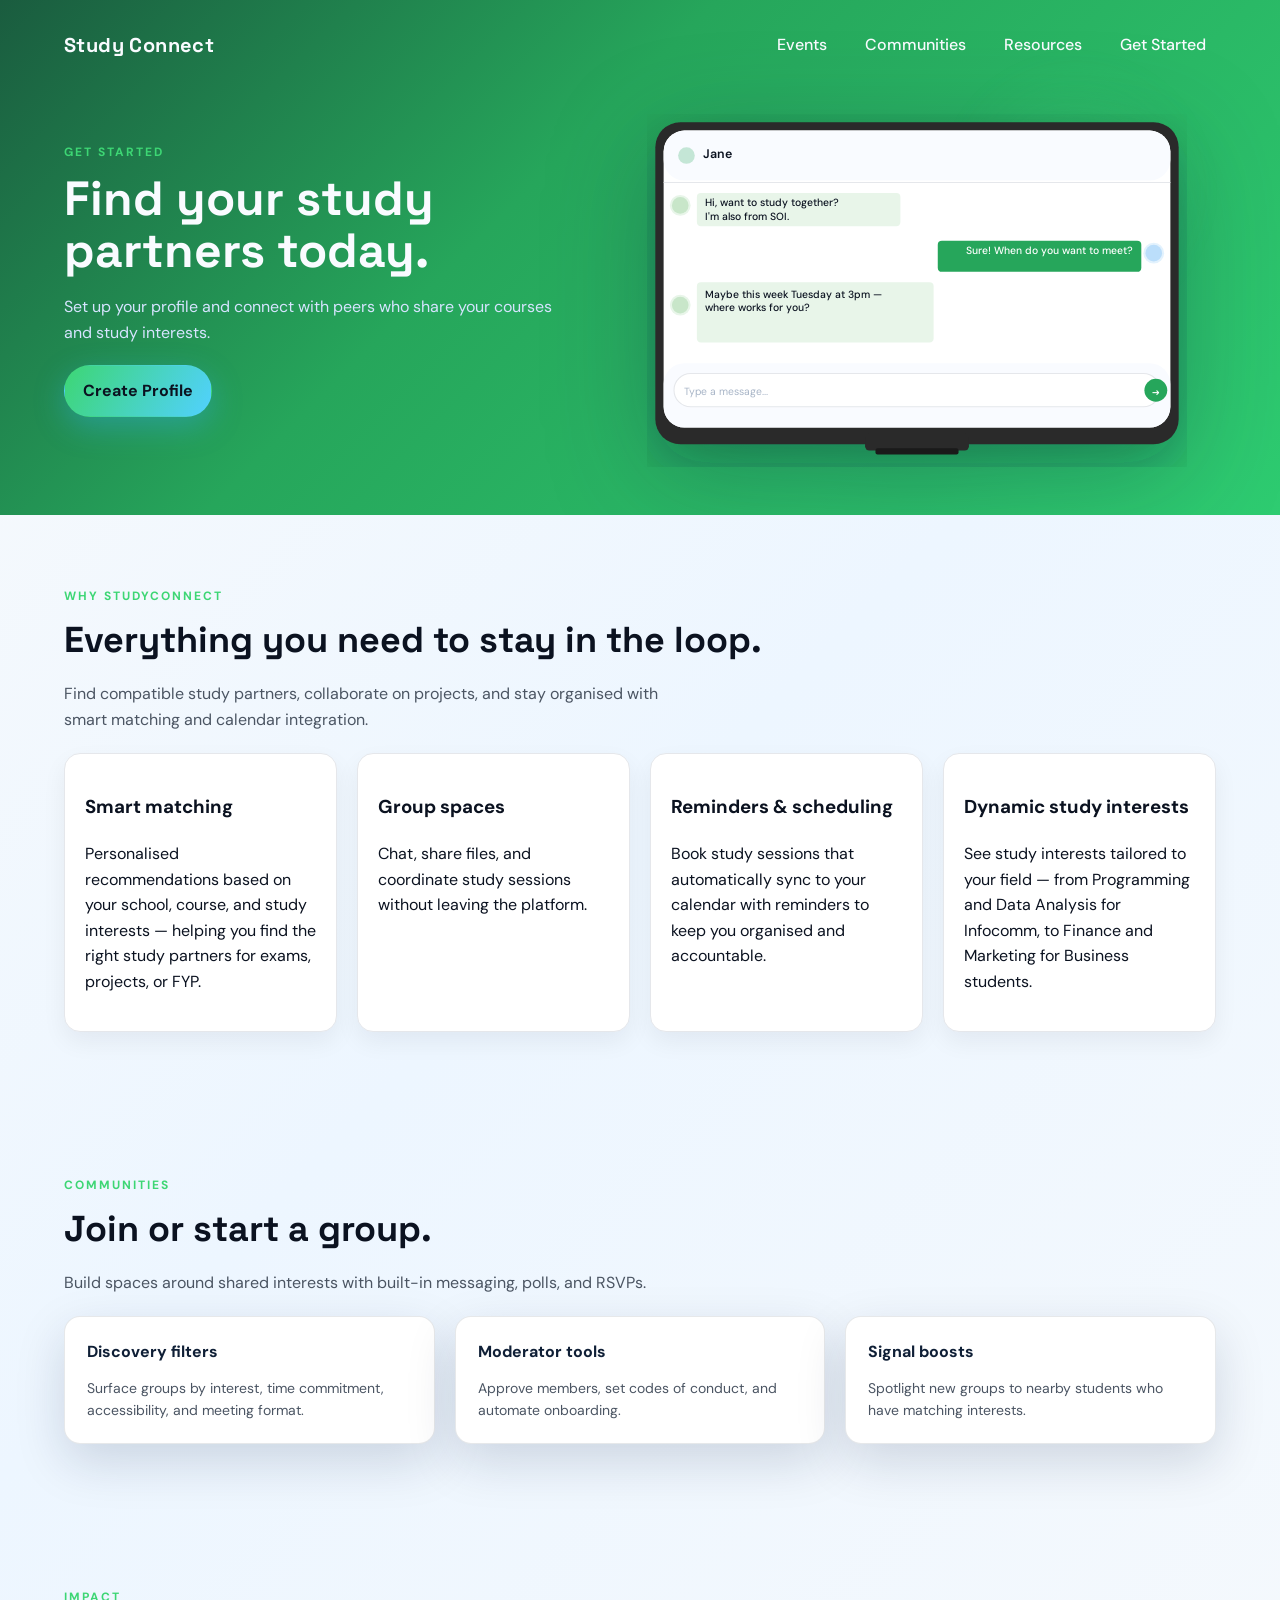
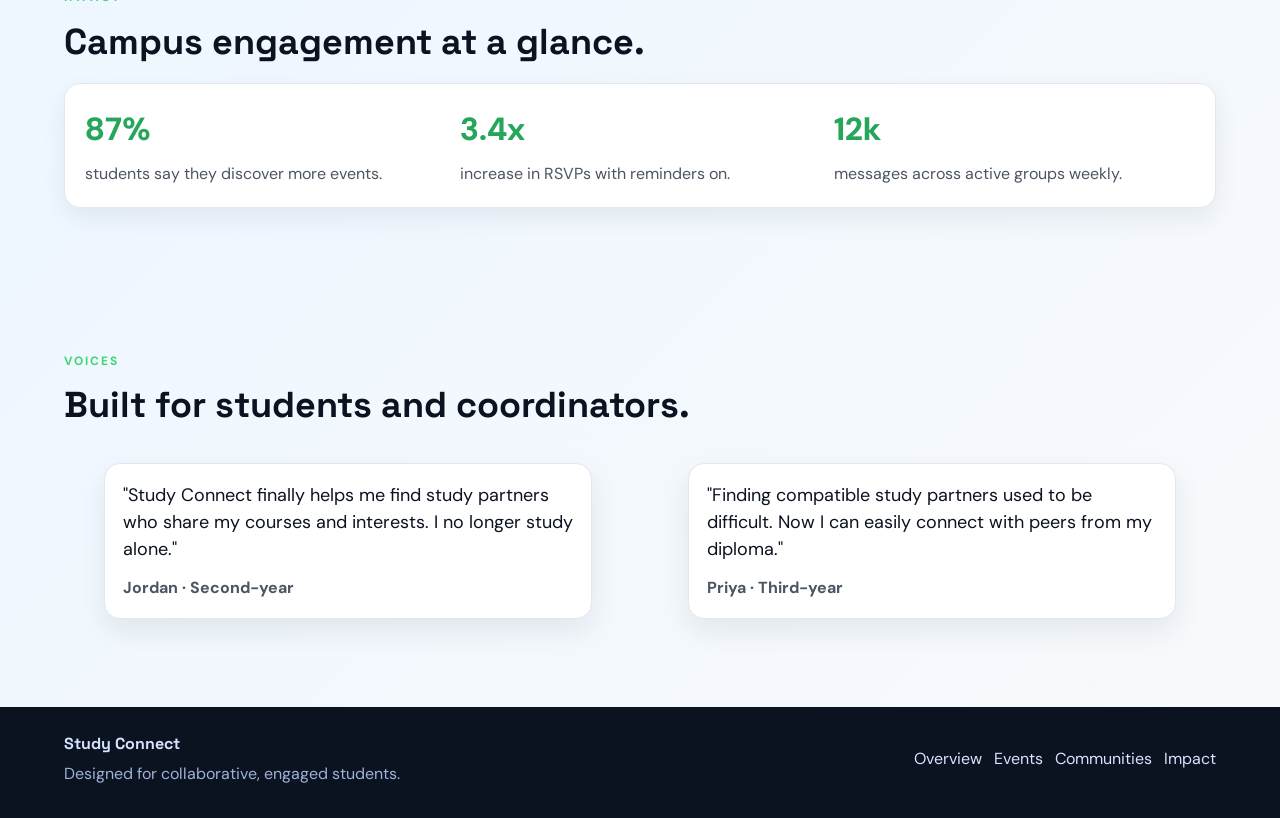
==== index.html @ eee922e0 "Update hero chat mockup" ====
<!doctype html>
<html lang="en">
<head>
  <meta charset="utf-8">
  <meta name="viewport" content="width=device-width, initial-scale=1">
  <meta name="description" content="Study Connect helps students find compatible study partners, discover campus events, and collaborate more effectively.">
  <title>Study Connect</title>
  <link rel="preconnect" href="https://fonts.googleapis.com">
  <link rel="preconnect" href="https://fonts.gstatic.com" crossorigin>
  <link href="https://fonts.googleapis.com/css2?family=Space+Grotesk:wght@400;500;600;700&family=DM+Sans:wght@400;500;600;700&display=swap" rel="stylesheet">
  <link rel="stylesheet" href="css/styles.css">
</head>
<body>
  <header class="site-header">
    <nav class="nav">
      <div class="brand">Study Connect</div>
      <button class="nav-toggle" aria-expanded="false" aria-controls="nav-menu">Menu</button>
      <div id="nav-menu" class="nav-links" data-collapsible>
        <a href="#events">Events</a>
        <a href="#communities">Communities</a>
        <a href="#resources">Resources</a>
        <a href="profile.html">Get Started</a>
      </div>
    </nav>
    <div class="hero">
      <div class="hero-copy">
        <p class="eyebrow">Get Started</p>
        <h1>Find your study partners today.</h1>
        <p class="lede">Set up your profile and connect with peers who share your courses and study interests.</p>
        <div class="cta-row">
          <a class="btn primary" href="profile.html">Create Profile</a>
        </div>
      </div>
      <div class="hero-mockup">
        <svg viewBox="0 0 520 340" xmlns="http://www.w3.org/2000/svg" class="chat-mockup">
          <defs>
            <filter id="screen-shadow" x="-50%" y="-50%" width="200%" height="200%">
              <feDropShadow dx="0" dy="18" stdDeviation="24" flood-opacity="0.2" flood-color="#0a1b3c"/>
            </filter>
          </defs>
          
          <!-- Monitor bezel/frame -->
          <rect x="8" y="8" width="504" height="310" rx="24" ry="24" fill="#2a2a2a" stroke="none" filter="url(#screen-shadow)"/>
          
          <!-- Monitor screen area - white -->
          <rect x="16" y="16" width="488" height="286" rx="20" ry="20" fill="#ffffff" stroke="none"/>
          
          <!-- Subtle stand -->
          <rect x="210" y="308" width="100" height="16" rx="4" ry="4" fill="#2a2a2a" stroke="none"/>
          <rect x="220" y="322" width="80" height="6" rx="2" ry="2" fill="#1a1a1a" stroke="none"/>
          
          <!-- Chat header -->
          <rect x="16" y="16" width="488" height="48" rx="20" ry="20" fill="#f9fbff" stroke="none"/>
          <circle cx="38" cy="40" r="8" fill="#26a65b" opacity="0.25"/>
          <text x="54" y="42" font-family="'DM Sans', sans-serif" font-size="12" font-weight="600" fill="#0b1220">Jane</text>
          
          
          <!-- Divider line -->
          <line x1="16" y1="66" x2="504" y2="66" stroke="#e5e7eb" stroke-width="1"/>
          
          <!-- Chat messages area -->
          <!-- Message 1: Student A (left) -->
          <g>
            <!-- Avatar -->
            <circle cx="32" cy="88" r="10" fill="#e8f5e9"/>
            <circle cx="32" cy="88" r="8" fill="#c8e6c9"/>
            
            <!-- Message bubble -->
            <path d="M 48 80 Q 48 76 52 76 L 240 76 Q 244 76 244 80 L 244 104 Q 244 108 240 108 L 52 108 Q 48 108 48 104 Z" fill="#e8f5e9" stroke="none"/>
            
            <!-- Text -->
            <text x="56" y="89" font-family="'DM Sans', sans-serif" font-size="10" fill="#0b1220" font-weight="500">Hi, want to study together?</text>
            <text x="56" y="102" font-family="'DM Sans', sans-serif" font-size="10" fill="#0b1220" font-weight="500">I'm also from SOI.</text>
          </g>
          
          <!-- Message 2: Student B (right) -->
          <g>
            <!-- Avatar -->
            <circle cx="488" cy="134" r="10" fill="#e3f2fd"/>
            <circle cx="488" cy="134" r="8" fill="#bbdefb"/>
            
            <!-- Message bubble -->
            <path d="M 280 126 Q 280 122 284 122 L 472 122 Q 476 122 476 126 L 476 148 Q 476 152 472 152 L 284 152 Q 280 152 280 148 Z" fill="#26a65b" stroke="none"/>
            
            <!-- Text -->
            <text x="468" y="135" font-family="'DM Sans', sans-serif" font-size="10" fill="#ffffff" font-weight="500" text-anchor="end">Sure! When do you want to meet?</text>
          </g>
          
          <!-- Message 3: Student A (left) -->
          <g>
            <!-- Avatar -->
            <circle cx="32" cy="184" r="10" fill="#e8f5e9"/>
            <circle cx="32" cy="184" r="8" fill="#c8e6c9"/>
            
            <!-- Message bubble -->
            <path d="M 48 166 Q 48 162 52 162 L 272 162 Q 276 162 276 166 L 276 216 Q 276 220 272 220 L 52 220 Q 48 220 48 216 Z" fill="#e8f5e9" stroke="none"/>
            
            <!-- Text -->
            <text x="56" y="177" font-family="'DM Sans', sans-serif" font-size="10" fill="#0b1220" font-weight="500">Maybe this week Tuesday at 3pm —</text>
            <text x="56" y="190" font-family="'DM Sans', sans-serif" font-size="10" fill="#0b1220" font-weight="500">where works for you?</text>
          </g>
          
          <!-- Input area -->
          <rect x="16" y="240" width="488" height="62" rx="20" ry="20" fill="#f9fbff" stroke="none"/>
          
          <!-- Input field -->
          <rect x="26" y="250" width="468" height="32" rx="16" fill="#ffffff" stroke="#e5e7eb" stroke-width="1"/>
          
          <!-- Placeholder text -->
          <text x="36" y="271" font-family="'DM Sans', sans-serif" font-size="10" fill="#a8b5c7">Type a message...</text>
          
          <!-- Send button -->
          <circle cx="490" cy="266" r="11" fill="#26a65b"/>
          <text x="490" y="271" font-family="'Space Grotesk', sans-serif" font-size="9" fill="#ffffff" text-anchor="middle" font-weight="700">→</text>
        </svg>
      </div>
    </div>
  </header>

  <main>
    <section id="highlights" class="section">
      <div class="section-heading" data-animate>
        <p class="eyebrow">Why StudyConnect</p>
        <h2>Everything you need to stay in the loop.</h2>
        <p class="lede">Find compatible study partners, collaborate on projects, and stay organised with smart matching and calendar integration.</p>
      </div>
      <div class="grid features" data-animate>
        <article class="feature-card">
          <h3>Smart matching</h3>
          <p>Personalised recommendations based on your school, course, and study interests — helping you find the right study partners for exams, projects, or FYP.</p>
        </article>
        <article class="feature-card">
          <h3>Group spaces</h3>
          <p>Chat, share files, and coordinate study sessions without leaving the platform.</p>
        </article>
        <article class="feature-card">
          <h3>Reminders & scheduling</h3>
          <p>Book study sessions that automatically sync to your calendar with reminders to keep you organised and accountable.</p>
        </article>
        <article class="feature-card">
          <h3>Dynamic study interests</h3>
          <p>See study interests tailored to your field — from Programming and Data Analysis for Infocomm, to Finance and Marketing for Business students.</p>
        </article>
      </div>
    </section>

    <section id="communities" class="section">
      <div class="section-heading" data-animate>
        <p class="eyebrow">Communities</p>
        <h2>Join or start a group.</h2>
        <p class="lede">Build spaces around shared interests with built-in messaging, polls, and RSVPs.</p>
      </div>
      <div class="grid three" data-animate>
        <article class="tile">
          <h3>Discovery filters</h3>
          <p>Surface groups by interest, time commitment, accessibility, and meeting format.</p>
        </article>
        <article class="tile">
          <h3>Moderator tools</h3>
          <p>Approve members, set codes of conduct, and automate onboarding.</p>
        </article>
        <article class="tile">
          <h3>Signal boosts</h3>
          <p>Spotlight new groups to nearby students who have matching interests.</p>
        </article>
      </div>
    </section>

    <section id="resources" class="section">
      <div class="section-heading" data-animate>
        <p class="eyebrow">Impact</p>
        <h2>Campus engagement at a glance.</h2>
      </div>
      <div class="stats" data-animate>
        <div class="stat">
          <p class="stat-number">87%</p>
          <p class="stat-label">students say they discover more events.</p>
        </div>
        <div class="stat">
          <p class="stat-number">3.4x</p>
          <p class="stat-label">increase in RSVPs with reminders on.</p>
        </div>
        <div class="stat">
          <p class="stat-number">12k</p>
          <p class="stat-label">messages across active groups weekly.</p>
        </div>
      </div>
    </section>

    <section class="section" aria-label="Student quotes">
      <div class="section-heading" data-animate>
        <p class="eyebrow">Voices</p>
        <h2>Built for students and coordinators.</h2>
      </div>
      <div class="quotes" data-animate>
        <figure class="quote">
          <blockquote>
            "Study Connect finally helps me find study partners who share my courses and interests. I no longer study alone."
          </blockquote>
          <figcaption>Jordan · Second-year</figcaption>
        </figure>
        <figure class="quote">
          <blockquote>
            "Finding compatible study partners used to be difficult. Now I can easily connect with peers from my diploma."
          </blockquote>
          <figcaption>Priya · Third-year</figcaption>
        </figure>
      </div>
    </section>
  </main>

  <footer class="footer">
    <div>
      <p class="brand-mark">Study Connect</p>
      <p class="footer-text">Designed for collaborative, engaged students.</p>
    </div>
    <div class="footer-links">
      <a href="#highlights">Overview</a>
      <a href="#events">Events</a>
      <a href="#communities">Communities</a>
      <a href="#resources">Impact</a>
    </div>
  </footer>

  <div id="toast" role="status" aria-live="polite" aria-atomic="true"></div>
  <script src="js/app.js" defer></script>
</body>
</html>
---- css/styles.css ----
:root {
  --ink: #0f172a;
  --deep-teal: #26a65b;
  --sky: #3dd674;
  --coral: #ff7a6a;
  --sand: #f3e8d3;
  --stone: #e5e7eb;
  --card: #0f1f36;
  --text: #0b1220;
  --muted: #4b5563;
  --bg: #f8fafc;
  --radius: 16px;
  --shadow: 0 18px 50px rgba(10, 27, 60, 0.15);
  color-scheme: light;
}

* {
  box-sizing: border-box;
}

body {
  margin: 0;
  font-family: "DM Sans", "Space Grotesk", sans-serif;
  background: linear-gradient(135deg, #f8fafc 0%, #edf6ff 40%, #f8fafc 100%);
  color: var(--text);
  line-height: 1.6;
  min-height: 100vh;
}

a {
  color: inherit;
  text-decoration: none;
}

a:hover,
a:focus-visible {
  color: var(--deep-teal);
}

.site-header {
  padding: 24px 5vw 48px;
  background: linear-gradient(135deg, #1a5c3f, #26a65b 40%, #2ecc71 100%);
  color: #f9fbff;
  position: relative;
  overflow: hidden;
}

.site-header::after {
  content: "";
  position: absolute;
  inset: 10% 5% auto auto;
  width: 280px;
  height: 280px;
  background: radial-gradient(circle at center, rgba(61, 214, 116, 0.35), transparent 65%);
  filter: blur(12px);
  z-index: 0;
}

.nav {
  display: flex;
  align-items: center;
  justify-content: space-between;
  position: relative;
  z-index: 1;
}

.brand {
  font-family: "Space Grotesk", sans-serif;
  font-weight: 700;
  letter-spacing: 0.4px;
  font-size: 20px;
}

.nav-links {
  display: flex;
  gap: 18px;
  align-items: center;
}

.nav-links a {
  padding: 8px 10px;
  font-weight: 500;
}

.nav-toggle {
  background: transparent;
  border: 1px solid rgba(255, 255, 255, 0.2);
  color: #f9fbff;
  border-radius: 12px;
  padding: 8px 14px;
  font-weight: 600;
  display: none;
}

.hero {
  display: grid;
  grid-template-columns: 1fr 1.2fr;
  align-items: center;
  gap: 56px;
  padding-top: 48px;
  position: relative;
  z-index: 1;
}

.hero-copy {
  min-width: 0;
}

.hero-mockup {
  display: flex;
  justify-content: center;
  align-items: center;
  min-width: 0;
}

.chat-mockup {
  width: 100%;
  max-width: 540px;
  height: auto;
  filter: drop-shadow(0 24px 52px rgba(10, 27, 60, 0.28));
  animation: float 6s ease-in-out infinite;
}

@keyframes float {
  0%, 100% {
    transform: translateY(0px);
  }
  50% {
    transform: translateY(-8px);
  }
}

.hero-copy h1 {
  font-family: "Space Grotesk", sans-serif;
  font-size: clamp(32px, 4vw, 48px);
  line-height: 1.1;
  margin: 10px 0 16px;
}

.eyebrow {
  text-transform: uppercase;
  letter-spacing: 2px;
  font-size: 12px;
  color: var(--sky);
  font-weight: 700;
  margin: 0 0 6px;
}

.lede {
  color: #d6e4ff;
  margin: 0 0 20px;
  max-width: 520px;
}

.cta-row {
  display: flex;
  gap: 12px;
  flex-wrap: wrap;
  align-items: center;
  margin-bottom: 20px;
}

.btn {
  display: inline-flex;
  align-items: center;
  justify-content: center;
  padding: 12px 18px;
  border-radius: 999px;
  border: 1px solid transparent;
  font-weight: 700;
  font-family: "DM Sans", sans-serif;
  cursor: pointer;
  transition: transform 160ms ease, box-shadow 160ms ease, border-color 160ms ease;
}

.btn.primary {
  background: linear-gradient(120deg, var(--sky), #51d1ff);
  color: #0b1220;
  box-shadow: 0 10px 30px rgba(53, 179, 255, 0.35);
}

.btn.ghost {
  border-color: rgba(255, 255, 255, 0.35);
  color: #f9fbff;
  background: rgba(255, 255, 255, 0.08);
}

.btn.inline {
  background: transparent;
  border: 1px solid var(--deep-teal);
  color: var(--deep-teal);
  padding: 10px 14px;
}

.btn:hover,
.btn:focus-visible {
  transform: translateY(-1px);
  box-shadow: 0 12px 28px rgba(0, 0, 0, 0.08);
}

.signal {
  display: flex;
  align-items: center;
  gap: 12px;
  padding: 10px 14px;
  background: rgba(255, 255, 255, 0.06);
  border: 1px solid rgba(255, 255, 255, 0.18);
  border-radius: 14px;
  max-width: 360px;
}

.signal-dot {
  width: 12px;
  height: 12px;
  border-radius: 50%;
  background: var(--coral);
  box-shadow: 0 0 0 8px rgba(255, 122, 106, 0.18);
}

.signal-label {
  font-size: 12px;
  color: #b7c6e8;
  margin: 0;
}

.signal-text {
  margin: 0;
  color: #f9fbff;
  font-weight: 600;
}

.hero-card {
  background: rgba(255, 255, 255, 0.06);
  border: 1px solid rgba(255, 255, 255, 0.18);
  border-radius: 20px;
  padding: 20px;
  box-shadow: var(--shadow);
  display: grid;
  gap: 16px;
}

.card-block {
  background: rgba(15, 31, 54, 0.65);
  border-radius: 14px;
  padding: 16px;
  border: 1px solid rgba(255, 255, 255, 0.12);
}

.card-block.muted {
  background: rgba(255, 255, 255, 0.04);
}

.card-label {
  text-transform: uppercase;
  letter-spacing: 1px;
  font-size: 11px;
  color: #b7c6e8;
  margin: 0 0 6px;
}

.card-title {
  margin: 0 0 12px;
  font-weight: 700;
}

.card-list {
  list-style: none;
  padding: 0;
  margin: 0;
  display: grid;
  gap: 12px;
}

.card-item-title {
  margin: 0;
  font-weight: 600;
  color: #f9fbff;
}

.card-item-meta {
  margin: 2px 0 0;
  color: #c6d5f7;
  font-size: 14px;
}

.chip {
  border: 1px solid rgba(255, 255, 255, 0.35);
  background: rgba(255, 255, 255, 0.1);
  color: #f9fbff;
  border-radius: 999px;
  padding: 6px 12px;
  cursor: pointer;
  font-weight: 700;
}

.tag-row {
  display: flex;
  flex-wrap: wrap;
  gap: 8px;
}

.tag {
  background: rgba(61, 214, 116, 0.12);
  border: 1px solid rgba(38, 166, 91, 0.4);
  color: #d6ffea;
  border-radius: 12px;
  padding: 6px 10px;
  font-size: 14px;
}

.card-small {
  color: #d6e4ff;
  margin: 12px 0 0;
}

.section {
  padding: 72px 5vw;
}

.section.alt {
  background: #f8fbff;
}

.section-heading h2 {
  font-family: "Space Grotesk", sans-serif;
  margin: 6px 0 12px;
  font-size: clamp(26px, 3vw, 36px);
}

.section-heading .lede {
  color: var(--muted);
  max-width: 640px;
}

.grid {
  display: grid;
  gap: 20px;
}

.features {
  grid-template-columns: repeat(auto-fit, minmax(220px, 1fr));
}

.feature-card {
  background: #ffffff;
  border-radius: var(--radius);
  padding: 20px;
  border: 1px solid var(--stone);
  box-shadow: 0 10px 24px rgba(15, 23, 42, 0.06);
}

.cards {
  grid-template-columns: repeat(auto-fit, minmax(240px, 1fr));
}

.event-card {
  background: #ffffff;
  border-radius: var(--radius);
  padding: 20px;
  border: 1px solid var(--stone);
  box-shadow: 0 12px 30px rgba(15, 23, 42, 0.08);
  display: grid;
  gap: 10px;
}

.event-meta {
  color: var(--muted);
  font-size: 14px;
}

.pill-row {
  display: flex;
  flex-wrap: wrap;
  gap: 8px;
}

.pill {
  background: #f0f4ff;
  padding: 6px 10px;
  border-radius: 999px;
  border: 1px solid #d9e6ff;
  font-weight: 600;
}

.pill.ghost {
  background: transparent;
  border-color: #cbd5e1;
  color: var(--muted);
}

.grid.three {
  grid-template-columns: repeat(auto-fit, minmax(240px, 1fr));
}

.tile {
  background: #ffffff;
  color: #0f1f36;
  padding: 22px;
  border-radius: var(--radius);
  border: 1px solid rgba(15, 31, 54, 0.1);
  box-shadow: var(--shadow);
}

.stats {
  display: grid;
  grid-template-columns: repeat(auto-fit, minmax(180px, 1fr));
  gap: 14px;
  background: #ffffff;
  padding: 20px;
  border-radius: var(--radius);
  border: 1px solid var(--stone);
  box-shadow: 0 10px 26px rgba(15, 23, 42, 0.07);
}

.stat-number {
  font-size: 32px;
  font-weight: 800;
  margin: 0;
  color: var(--deep-teal);
}

.stat-label {
  margin: 6px 0 0;
  color: var(--muted);
}

.quotes {
  display: grid;
  grid-template-columns: repeat(auto-fit, minmax(260px, 1fr));
  gap: 16px;
}

.quote {
  background: #ffffff;
  border: 1px solid var(--stone);
  border-radius: var(--radius);
  padding: 18px;
  box-shadow: 0 12px 28px rgba(15, 23, 42, 0.08);
}

.quote blockquote {
  margin: 0 0 12px;
  font-size: 18px;
  line-height: 1.5;
}

.quote figcaption {
  color: var(--muted);
  font-weight: 700;
}

.cta {
  background: linear-gradient(120deg, var(--deep-teal), #1e8449 60%, #1a5c3f);
  color: #f9fbff;
  display: flex;
  flex-wrap: wrap;
  align-items: center;
  justify-content: space-between;
  gap: 14px;
  border-radius: 18px;
  padding: 24px;
  box-shadow: var(--shadow);
}

.cta .btn.ghost {
  border-color: rgba(255, 255, 255, 0.35);
  color: #f9fbff;
}

.cta-actions {
  display: flex;
  gap: 10px;
  flex-wrap: wrap;
}

.footer {
  padding: 24px 5vw 32px;
  display: flex;
  justify-content: space-between;
  align-items: center;
  flex-wrap: wrap;
  gap: 12px;
  background: #0b1220;
  color: #d6e4ff;
}

.brand-mark {
  font-family: "Space Grotesk", sans-serif;
  font-weight: 700;
  margin: 0 0 4px;
}

.footer-text {
  margin: 0;
  color: #9eb2d8;
}

.footer-links {
  display: flex;
  gap: 12px;
  flex-wrap: wrap;
}

.footer-links a {
  color: #d6e4ff;
}

#toast {
  position: fixed;
  right: 16px;
  bottom: 16px;
  min-width: 220px;
  background: #0f1f36;
  color: #f9fbff;
  padding: 12px 14px;
  border-radius: 12px;
  border: 1px solid rgba(255, 255, 255, 0.15);
  box-shadow: var(--shadow);
  opacity: 0;
  transform: translateY(12px);
  transition: opacity 180ms ease, transform 180ms ease;
  pointer-events: none;
  z-index: 20;
}

#toast.show {
  opacity: 1;
  transform: translateY(0);
}

[data-animate] {
  opacity: 0;
  transform: translateY(14px);
  transition: opacity 320ms ease, transform 320ms ease;
}

[data-animate].visible {
  opacity: 1;
  transform: translateY(0);
}

.pill,
.chip,
.btn,
.nav-links a,
.nav-toggle {
  outline: none;
}

.pill:focus-visible,
.chip:focus-visible,
.btn:focus-visible,
.nav-links a:focus-visible,
.nav-toggle:focus-visible {
  box-shadow: 0 0 0 3px rgba(53, 179, 255, 0.4);
}

.pill.ghost:focus-visible {
  box-shadow: 0 0 0 3px rgba(15, 23, 42, 0.25);
}

@media (max-width: 1024px) {
  .hero {
    gap: 40px;
  }

  .chat-mockup {
    max-width: 450px;
  }
}

@media (max-width: 768px) {
  .nav-links {
    position: absolute;
    top: 64px;
    right: 0;
    flex-direction: column;
    align-items: flex-start;
    background: #0b1a2d;
    padding: 14px;
    border: 1px solid rgba(255, 255, 255, 0.1);
    border-radius: 12px;
    width: 220px;
    display: none;
  }

  .nav-links.open {
    display: flex;
  }

  .nav-toggle {
    display: inline-flex;
  }

  .site-header {
    padding: 20px 5vw 36px;
  }

  .cta {
    align-items: flex-start;
  }

  .hero {
    grid-template-columns: 1fr;
    gap: 32px;
    padding-top: 32px;
  }

  .hero-mockup {
    margin-top: 12px;
  }

  .chat-mockup {
    max-width: 100%;
  }
}

/* Authentication Pages */
.auth-page {
  min-height: 100vh;
  background: linear-gradient(135deg, #f8fafc 0%, #edf6ff 40%, #f8fafc 100%);
  font-family: "DM Sans", sans-serif;
  color: var(--text);
}

.auth-shell {
  min-height: calc(100vh - 80px);
  display: flex;
  justify-content: center;
  align-items: flex-start;
  padding: 8px 24px 64px;
}

.profile-highlights {
  display: flex;
  gap: 10px;
  flex-wrap: wrap;
  margin-top: 12px;
}

.auth-container {
  width: 100%;
  max-width: 1200px;
  margin: 0 auto;
}

.auth-card {
  background: #ffffff;
  border: none;
  border-radius: 24px;
  padding: 56px 48px;
  box-shadow: 0 24px 70px rgba(5, 19, 38, 0.35);
  backdrop-filter: blur(10px);
  margin: 0 auto;
}

.auth-header {
  display: flex;
  align-items: center;
  justify-content: flex-start;
  padding: 24px 32px;
  max-width: 1400px;
  margin: 0 auto;
}

.auth-header .brand {
  font-size: 22px;
  font-weight: 700;
  color: var(--deep-teal);
  letter-spacing: 0.6px;
  text-shadow: none;
}

.auth-card.wide {
  max-width: 560px;
}

.auth-logo {
  display: block;
  font-family: "Space Grotesk", sans-serif;
  font-weight: 700;
  font-size: 16px;
  color: var(--deep-teal);
  margin-bottom: 28px;
  letter-spacing: 0.8px;
  text-transform: uppercase;
}

.auth-header {
  margin-bottom: 32px;
}

.auth-header h1 {
  margin: 0 0 12px;
  font-size: 32px;
  font-weight: 700;
  color: var(--ink);
  letter-spacing: -0.5px;
}

.auth-header p {
  margin: 0;
  color: #64748b;
  font-size: 15px;
  line-height: 1.6;
}

.auth-header-content {
  margin-bottom: 32px;
}

.auth-header-content h1 {
  color: #0b2237;
  font-size: 30px;
  margin-bottom: 10px;
}

.auth-header-content p {
  color: #0b2237;
  font-size: 16px;
  line-height: 1.6;
}

.auth-card .helper-text {
  color: #64748b;
}

.auth-form .btn {
  grid-column: 1 / -1;
}

.auth-form {
  display: grid;
  grid-template-columns: repeat(2, 1fr);
  gap: 20px 24px;
  margin-bottom: 24px;
  max-width: 100%;
}

/* Preferences Form Styling */
.preferences-form {
  display: grid;
  gap: 32px;
  grid-column: 1 / -1;
}

.preferences-section {
  display: grid;
  gap: 18px;
  padding: 28px;
  background: #f9fbff;
  border: 1px solid #e5e7eb;
  border-radius: 18px;
  transition: all 200ms ease;
}

.preferences-section:hover {
  box-shadow: 0 4px 16px rgba(38, 166, 91, 0.08);
  border-color: #3dd674;
}

.section-title {
  font-size: 18px;
  font-weight: 700;
  color: #0b2237;
  margin: 0;
  display: flex;
  align-items: center;
  gap: 8px;
}

.section-desc {
  font-size: 14px;
  color: #64748b;
  margin: 0;
  font-weight: 500;
}

.form-row {
  display: grid;
  grid-template-columns: 1fr 1fr;
  gap: 20px;
}

.form-row.full-span {
  grid-column: 1 / -1;
}

.form-col {
  display: grid;
  gap: 8px;
}

.form-label {
  font-weight: 600;
  font-size: 14px;
  color: #0b2237;
  letter-spacing: 0.3px;
}

.form-select {
  padding: 12px 14px;
  border: 2px solid #e2e8f0;
  border-radius: 12px;
  font-family: "DM Sans", sans-serif;
  font-size: 14px;
  color: #0b1220;
  background: #ffffff;
  transition: all 200ms ease;
  cursor: pointer;
}

.form-select:hover {
  border-color: #3dd674;
}

.form-select:focus {
  outline: none;
  border-color: #26a65b;
  box-shadow: 0 0 0 3px rgba(38, 166, 91, 0.1);
}

.availability-grid {
  display: grid;
  grid-template-columns: repeat(auto-fit, minmax(140px, 1fr));
  gap: 12px;
}

.availability-chip,
.interest-chip {
  display: grid;
  gap: 8px;
  padding: 14px 16px;
  background: #ffffff;
  border: 2px solid #e2e8f0;
  border-radius: 12px;
  font-size: 14px;
  font-weight: 500;
  color: #0b1220;
  cursor: pointer;
  transition: all 200ms ease;
  align-items: center;
}

.availability-chip input,
.interest-chip input {
  width: 18px;
  height: 18px;
  cursor: pointer;
  accent-color: #26a65b;
}

.availability-chip:hover,
.interest-chip:hover {
  border-color: #3dd674;
  background: #f0fdf4;
  transform: translateY(-2px);
  box-shadow: 0 4px 12px rgba(38, 166, 91, 0.1);
}

.availability-chip input:checked + span,
.interest-chip input:checked + span {
  color: #26a65b;
  font-weight: 700;
}

.availability-chip input:checked,
.interest-chip input:checked {
  accent-color: #26a65b;
}

.interests-grid {
  display: grid;
  grid-template-columns: repeat(auto-fill, minmax(130px, 1fr));
  gap: 12px;
}

.action-section {
  display: grid;
  grid-template-columns: 1fr 1fr;
  gap: 16px;
  background: transparent !important;
  border: none !important;
  padding: 0 !important;
  margin-top: 8px;
}

.action-section .btn {
  padding: 14px 24px;
  font-weight: 600;
  font-size: 15px;
}

.form-group {
  display: grid;
  gap: 8px;
}

.form-group.full-span {
  grid-column: 1 / -1;
}

.form-row {
  display: grid;
  grid-template-columns: 1fr 1fr;
  gap: 20px;
  grid-column: 1 / -1;
}

.form-group label {
  font-weight: 600;
  font-size: 13px;
  color: #0b2237;
  letter-spacing: 0.3px;
  text-transform: uppercase;
  opacity: 0.95;
}

.form-group input,
.form-group select {
  padding: 13px 16px;
  border: 2px solid #e2e8f0;
  border-radius: 14px;
  font-family: "DM Sans", sans-serif;
  font-size: 15px;
  transition: all 200ms ease;
  outline: none;
  background: #f9fafb;
  width: 100%;
  box-sizing: border-box;
  color: var(--ink);
}

.form-group input::placeholder {
  color: #cbd5e1;
  font-weight: 400;
}

.form-group input:hover,
.form-group select:hover {
  border-color: #cbd5e1;
  background: #ffffff;
}

.form-group input:focus,
.form-group select:focus {
  border-color: var(--sky);
  box-shadow: 0 0 0 4px rgba(61, 214, 116, 0.1);
  background: #ffffff;
}

.form-group select {
  appearance: none;
  background-image: url("data:image/svg+xml,%3Csvg xmlns='http://www.w3.org/2000/svg' width='14' height='9' viewBox='0 0 14 9'%3E%3Cpath fill='%2326a65b' d='M1 1.5l6 6 6-6' stroke='%2326a65b' stroke-width='1.5' fill='none' stroke-linecap='round'/%3E%3C/svg%3E");
  background-repeat: no-repeat;
  background-position: right 14px center;
  padding-right: 38px;
  cursor: pointer;
}

.form-group textarea {
  padding: 13px 16px;
  border: 2px solid #e2e8f0;
  border-radius: 14px;
  font-family: "DM Sans", sans-serif;
  font-size: 15px;
  transition: all 200ms ease;
  outline: none;
  background: #f9fafb;
  width: 100%;
  box-sizing: border-box;
  color: var(--ink);
  resize: vertical;
  min-height: 100px;
}

.form-group textarea::placeholder {
  color: #cbd5e1;
  font-weight: 400;
}

.form-group textarea:hover {
  border-color: #cbd5e1;
  background: #ffffff;
}

.form-group textarea:focus {
  border-color: var(--sky);
  box-shadow: 0 0 0 4px rgba(61, 214, 116, 0.1);
  background: #ffffff;
}

.required {
  color: #ff7a6a;
}

.helper-text {
  font-size: 12px;
  color: #64748b;
  margin-top: 4px;
  font-weight: 500;
}

.error-msg {
  font-size: 12px;
  color: #ef4444;
  display: none;
  margin-top: 4px;
  font-weight: 500;
}

.error-msg.show {
  display: block;
}

.full-width {
  width: 100%;
}

.btn.primary.full-width {
  margin-top: 8px;
  padding: 14px 18px;
  font-size: 15px;
  font-weight: 700;
  letter-spacing: 0.3px;
}

.auth-footer {
  text-align: center;
  color: #64748b;
  font-size: 14px;
}

.auth-footer a {
  color: var(--deep-teal);
  font-weight: 700;
  transition: color 160ms ease;
  text-decoration: none;
}

.auth-footer a:hover {
  color: var(--sky);
}

.checkbox-grid {
  display: grid;
  grid-template-columns: repeat(auto-fill, minmax(170px, 1fr));
  gap: 12px;
  margin-top: 12px;
}

.checkbox-label {
  display: flex;
  align-items: center;
  gap: 8px;
  padding: 10px 12px;
  border: 1.5px solid var(--stone);
  border-radius: 8px;
  cursor: pointer;
  transition: all 0.2s ease;
  background: #ffffff;
}

.checkbox-label:hover {
  border-color: var(--accent);
  background: #f0f9ff;
}

.checkbox-label input[type="checkbox"] {
  width: 18px;
  height: 18px;
  cursor: pointer;
  margin: 0;
}

.checkbox-label input[type="checkbox"]:checked + span {
  font-weight: 600;
  color: var(--deep-teal);
}

.checkbox-label:has(input:checked) {
  border-color: var(--deep-teal);
  background: #e0f2fe;
}

.checkbox-label span {
  font-size: 14px;
  color: var(--ink);
  user-select: none;
}

.checkbox-label:focus-within {
  outline: 2px solid var(--accent);
  outline-offset: 2px;
}

/* Dashboard */
.dashboard-header {
  background: linear-gradient(135deg, #1a5c3f, #26a65b 40%, #2ecc71 100%);
  color: #f9fbff;
  padding: 16px 5vw;
  border-bottom: 1px solid rgba(255, 255, 255, 0.1);
  position: sticky;
  top: 0;
  z-index: 10;
}

.dashboard-nav {
  display: flex;
  justify-content: space-between;
  align-items: center;
  max-width: 1400px;
  margin: 0 auto;
}

.dashboard-nav-links {
  display: flex;
  gap: 20px;
  align-items: center;
}

.dashboard-nav-links a {
  color: #f9fbff;
  font-weight: 600;
  transition: color 160ms ease;
}

.dashboard-nav-links a:hover {
  color: var(--sky);
}

.dashboard-nav .brand {
  font-family: "Space Grotesk", sans-serif;
  font-weight: 700;
  font-size: 20px;
}

.logout-btn {
  font-size: 14px;
}

.dashboard {
  max-width: 1200px;
  margin: 0 auto;
  padding: 48px 5vw;
}

.welcome-section {
  display: grid;
  grid-template-columns: 1fr 1fr;
  gap: 32px;
  margin-bottom: 48px;
}

.welcome-content {
  background: linear-gradient(135deg, var(--deep-teal), #1e8449);
  color: #f9fbff;
  padding: 32px;
  border-radius: 18px;
  box-shadow: var(--shadow);
}

.welcome-content h1 {
  margin: 0 0 20px;
  font-size: 32px;
  line-height: 1.2;
}

.user-info {
  display: grid;
  gap: 10px;
}

.user-info p {
  margin: 0;
  font-size: 14px;
  opacity: 0.95;
}

.about-platform {
  background: #ffffff;
  padding: 28px;
  border-radius: 18px;
  border: 1px solid var(--stone);
  box-shadow: 0 10px 24px rgba(15, 23, 42, 0.06);
}

.about-platform h2 {
  margin: 0 0 14px;
  font-size: 20px;
  font-weight: 700;
  color: var(--text);
}

.about-platform p {
  margin: 0 0 14px;
  color: var(--muted);
  line-height: 1.6;
  font-size: 14px;
}

.about-platform p:last-child {
  margin-bottom: 0;
}

.dashboard-section {
  margin-bottom: 48px;
}

.dashboard-section h2 {
  margin: 0 0 24px;
  font-size: 26px;
  font-weight: 700;
  color: var(--text);
}

.description-section {
  background: linear-gradient(to bottom, #f0f9ff, #ffffff);
  padding: 28px;
  border-radius: 16px;
  border: 1px solid #e0f2fe;
  margin-bottom: 40px;
}

.description-section h2 {
  margin: 0 0 16px;
  font-size: 22px;
  color: var(--deep-teal);
}

.description-section p {
  margin: 0 0 12px;
  color: var(--muted);
  line-height: 1.7;
  font-size: 15px;
}

.description-section p:last-child {
  margin-bottom: 0;
}

.btn.inline {
  margin-top: 12px;
  display: inline-block;
}

.tile {
  display: flex;
  flex-direction: column;
  gap: 12px;
}

.tile h3 {
  margin: 0;
  font-size: 16px;
}

.tile p {
  margin: 0;
  font-size: 14px;
  color: var(--muted);
  flex-grow: 1;
}

.tile .btn {
  margin-top: auto;
}

.dashboard-cards {
  display: grid;
  grid-template-columns: repeat(3, 1fr);
  gap: 20px;
}

@media (max-width: 1024px) {
  .dashboard-cards {
    grid-template-columns: repeat(2, 1fr);
  }
}

@media (max-width: 640px) {
  .dashboard-cards {
    grid-template-columns: 1fr;
  }
}

.dashboard-card {
  background: #ffffff;
  padding: 28px;
  border-radius: 14px;
  border: 1px solid var(--stone);
  box-shadow: 0 4px 12px rgba(15, 23, 42, 0.05);
  display: flex;
  flex-direction: column;
  gap: 10px;
  transition: all 0.2s ease;
  position: relative;
  min-height: 200px;
}

.dashboard-card:hover {
  box-shadow: 0 8px 20px rgba(15, 23, 42, 0.1);
  border-color: var(--accent);
}

.dashboard-card .card-icon {
  font-size: 36px;
  line-height: 1;
  margin-bottom: 8px;
}

.dashboard-card h3 {
  margin: 0;
  font-size: 17px;
  font-weight: 600;
  color: var(--ink);
  line-height: 1.3;
}

.dashboard-card p {
  margin: 0;
  font-size: 14px;
  color: var(--muted);
  flex-grow: 1;
  line-height: 1.6;
}

.dashboard-card .badge {
  display: inline-block;
  padding: 6px 12px;
  border-radius: 8px;
  font-size: 11px;
  font-weight: 600;
  text-transform: uppercase;
  letter-spacing: 0.5px;
  width: fit-content;
}

.badge.incomplete {
  background: #fef3c7;
  color: #92400e;
}

.badge.not-set {
  background: #fee2e2;
  color: #991b1b;
}

.badge.count {
  background: #dbeafe;
  color: #1e40af;
}

.dashboard-card .btn {
  margin-top: auto;
  width: 100%;
}

.primary-section {
  background: linear-gradient(to bottom, #f0f9ff, #ffffff);
  padding: 32px;
  border-radius: 20px;
  border: 2px solid #e0f2fe;
  margin-bottom: 40px;
}

.welcome-section .subtitle {
  font-size: 16px;
  opacity: 0.9;
  margin: 8px 0 20px;
}

.section-description {
  color: var(--muted);
  font-size: 15px;
  margin: 0 0 24px;
  line-height: 1.6;
}

.filter-bar {
  display: flex;
  gap: 16px;
  align-items: flex-end;
  margin-bottom: 28px;
  padding: 20px;
  background: #f9fafb;
  border-radius: 14px;
  border: 1px solid var(--stone);
  flex-wrap: wrap;
}

.filter-group {
  display: flex;
  flex-direction: column;
  gap: 6px;
}

.filter-group label {
  font-weight: 600;
  font-size: 13px;
  color: var(--ink);
  text-transform: uppercase;
  letter-spacing: 0.3px;
}

.filter-select {
  padding: 10px 12px;
  border: 1px solid var(--stone);
  border-radius: 10px;
  font-family: "DM Sans", sans-serif;
  font-size: 14px;
  background: #ffffff;
  color: var(--text);
  outline: none;
  cursor: pointer;
  transition: border-color 160ms ease;
  appearance: none;
  background-image: url("data:image/svg+xml,%3Csvg xmlns='http://www.w3.org/2000/svg' width='12' height='8' viewBox='0 0 12 8'%3E%3Cpath fill='%230b6b8e' d='M1 1l5 5 5-5'/%3E%3C/svg%3E");
  background-repeat: no-repeat;
  background-position: right 10px center;
  padding-right: 28px;
}

.filter-select:hover,
.filter-select:focus {
  border-color: var(--deep-teal);
}

.students-grid {
  display: grid;
  grid-template-columns: repeat(auto-fill, minmax(300px, 1fr));
  gap: 20px;
}

.student-card {
  background: #ffffff;
  border: 1px solid var(--stone);
  border-radius: 16px;
  padding: 20px;
  box-shadow: 0 4px 12px rgba(15, 23, 42, 0.06);
  transition: all 200ms ease;
  display: flex;
  flex-direction: column;
  gap: 12px;
}

.student-card:hover {
  border-color: var(--sky);
  box-shadow: 0 8px 24px rgba(53, 179, 255, 0.1);
  transform: translateY(-2px);
}

.student-card.recommended {
  border-color: var(--coral);
  box-shadow: 0 10px 26px rgba(255, 122, 106, 0.18);
}

.student-header {
  display: flex;
  justify-content: space-between;
  align-items: flex-start;
  gap: 8px;
}

.student-id {
  font-weight: 700;
  color: var(--deep-teal);
  font-size: 16px;
}

.student-badge {
  background: #f0f4ff;
  color: var(--deep-teal);
  padding: 4px 8px;
  border-radius: 6px;
  font-size: 11px;
  font-weight: 700;
  text-transform: uppercase;
  letter-spacing: 0.3px;
}

.student-info {
  display: grid;
  gap: 8px;
}

.student-info-item {
  font-size: 13px;
  color: var(--muted);
}

.student-info-label {
  font-weight: 700;
  color: var(--text);
}

.student-interests {
  display: flex;
  flex-wrap: wrap;
  gap: 6px;
  margin-top: 8px;
}

.interest-tag {
  background: #fef3c7;
  color: #92400e;
  padding: 4px 8px;
  border-radius: 6px;
  font-size: 12px;
  font-weight: 600;
}

.student-action {
  margin-top: auto;
}

.connect-btn {
  width: 100%;
  padding: 10px 14px;
  border: 1.5px solid var(--deep-teal);
  background: transparent;
  color: var(--deep-teal);
  border-radius: 10px;
  font-weight: 700;
  font-size: 13px;
  cursor: pointer;
  transition: all 160ms ease;
}

.connect-btn:hover {
  background: var(--deep-teal);
  color: #ffffff;
}

.connect-btn.requested {
  border-color: #cbd5e1;
  background: #f3f4f6;
  color: var(--muted);
  cursor: not-allowed;
}

.no-students {
  grid-column: 1 / -1;
  text-align: center;
  padding: 48px 20px;
  color: var(--muted);
}

.no-students p {
  margin: 0;
  font-size: 16px;
}

.event-card.recommended,
.tile.recommended {
  box-shadow: 0 12px 32px rgba(255, 122, 106, 0.16);
  border-color: rgba(255, 122, 106, 0.6);
}

/* Chatbot */
.chat-toggle {
  position: fixed;
  bottom: 20px;
  right: 20px;
  width: 56px;
  height: 56px;
  border-radius: 50%;
  border: none;
  background: linear-gradient(135deg, var(--sky), #51d1ff);
  color: #ffffff;
  font-weight: 800;
  font-size: 16px;
  box-shadow: 0 4px 12px rgba(38, 166, 91, 0.3);
  cursor: pointer;
  z-index: 50;
  transition: all 0.3s ease;
}

.chat-toggle:hover {
  transform: scale(1.1);
  box-shadow: 0 6px 16px rgba(38, 166, 91, 0.4);
}

.chat-toggle.open {
  background: linear-gradient(135deg, #26a65b, #1e8449);
}

.chat-widget {
  position: fixed;
  bottom: 88px;
  right: 20px;
  width: 320px;
  max-height: 480px;
  background: #ffffff;
  border: 1px solid var(--stone);
  border-radius: 16px;
  box-shadow: 0 18px 40px rgba(15, 23, 42, 0.18);
  display: none;
  flex-direction: column;
  overflow: hidden;
  z-index: 50;
}

.chat-widget.open {
  display: flex;
}

.chat-header {
  background: #0f1f36;
  color: #f9fbff;
  padding: 12px 14px;
  display: flex;
  align-items: center;
  justify-content: space-between;
}

.chat-header button {
  background: transparent;
  border: none;
  color: #f9fbff;
  font-weight: 700;
  cursor: pointer;
}

.chat-messages {
  padding: 12px;
  display: flex;
  flex-direction: column;
  gap: 8px;
  overflow-y: auto;
  max-height: 320px;
}

.chat-bubble {
  padding: 10px 12px;
  border-radius: 12px;
  max-width: 80%;
  font-size: 14px;
  line-height: 1.4;
}

.chat-bubble.bot {
  background: #f1f5f9;
  color: var(--text);
  border: 1px solid #e2e8f0;
}

.chat-bubble.user {
  background: var(--sky);
  color: #0b1220;
  margin-left: auto;
}

.chat-bubble.typing-indicator {
  display: flex;
  align-items: center;
  gap: 4px;
  padding: 10px 14px;
}

.chat-bubble.typing-indicator span {
  width: 6px;
  height: 6px;
  background: #64748b;
  border-radius: 50%;
  display: inline-block;
  animation: typing 1.4s infinite;
}

.chat-bubble.typing-indicator span:nth-child(2) {
  animation-delay: 0.2s;
}

.chat-bubble.typing-indicator span:nth-child(3) {
  animation-delay: 0.4s;
}

@keyframes typing {
  0%, 60%, 100% {
    opacity: 0.3;
    transform: translateY(0);
  }
  30% {
    opacity: 1;
    transform: translateY(-6px);
  }
}

.chat-input {
  display: flex;
  gap: 8px;
  padding: 10px 12px;
  border-top: 1px solid var(--stone);
}

.chat-input input {
  flex: 1;
  border: 1px solid var(--stone);
  border-radius: 12px;
  padding: 10px 12px;
  font-family: "DM Sans", sans-serif;
}

.chat-input button {
  border: none;
  background: var(--deep-teal);
  color: #f9fbff;
  padding: 10px 14px;
  border-radius: 12px;
  cursor: pointer;
  font-weight: 700;
}

.black-text {
  color: #000000 !important;
}

@media (max-width: 900px) {
  .welcome-section {
    grid-template-columns: 1fr;
  }

  .dashboard-section h2 {
    font-size: 22px;
  }
}

@media (max-width: 768px) {
  .auth-card {
    padding: 36px 24px;
  }

  .auth-card.wide {
    max-width: 100%;
  }

  .form-row {
    grid-template-columns: 1fr;
    gap: 22px;
  }

  .auth-header h1 {
    font-size: 28px;
  }

  .welcome-section {
    gap: 24px;
  }

  .welcome-content {
    padding: 24px;
  }

  .about-platform {
    padding: 20px;
  }

  .chat-widget,
  .chat-toggle {
    right: 12px;
  }
}

@media (prefers-reduced-motion: reduce) {
  *,
  *::before,
  *::after {
    scroll-behavior: auto !important;
    animation-duration: 0ms !important;
    transition-duration: 0ms !important;
  }
}

/* ==================== MESSAGES PAGE STYLES ==================== */
.messages-container {
  display: grid;
  grid-template-columns: 300px 1fr;
  gap: 24px;
  min-height: 500px;
  background: white;
  border-radius: var(--radius);
  overflow: hidden;
  box-shadow: var(--shadow);
}

.conversations-sidebar {
  background: #f8fafc;
  padding: 20px;
  border-right: 1px solid var(--stone);
  overflow-y: auto;
}

.conversations-sidebar h3 {
  margin: 0 0 16px 0;
  font-size: 18px;
  font-weight: 600;
  color: var(--ink);
}

.conversations-list {
  display: flex;
  flex-direction: column;
  gap: 8px;
}

.conversation-item {
  display: flex;
  align-items: center;
  gap: 12px;
  padding: 12px;
  border-radius: 12px;
  cursor: pointer;
  transition: background 0.2s;
  position: relative;
}

.conversation-item:hover {
  background: white;
}

.conversation-item.active {
  background: var(--deep-teal);
  color: white;
}

.conversation-item.unread {
  background: #e0f2fe;
}

.conversation-avatar {
  width: 40px;
  height: 40px;
  border-radius: 50%;
  background: linear-gradient(135deg, var(--deep-teal), var(--sky));
  color: white;
  display: flex;
  align-items: center;
  justify-content: center;
  font-weight: 600;
  flex-shrink: 0;
}

.conversation-info {
  flex: 1;
  min-width: 0;
}

.conversation-name {
  font-weight: 600;
  font-size: 14px;
  margin-bottom: 2px;
  white-space: nowrap;
  overflow: hidden;
  text-overflow: ellipsis;
}

.conversation-preview {
  font-size: 13px;
  color: var(--muted);
  white-space: nowrap;
  overflow: hidden;
  text-overflow: ellipsis;
}

.conversation-item.active .conversation-preview {
  color: rgba(255, 255, 255, 0.8);
}

.conversation-meta {
  display: flex;
  flex-direction: column;
  align-items: flex-end;
  gap: 4px;
}

.conversation-time {
  font-size: 12px;
  color: var(--muted);
}

.conversation-item.active .conversation-time {
  color: rgba(255, 255, 255, 0.7);
}

.unread-badge {
  background: var(--coral);
  color: white;
  border-radius: 12px;
  padding: 2px 8px;
  font-size: 11px;
  font-weight: 600;
}

.chat-view {
  display: flex;
  flex-direction: column;
  background: white;
}

.chat-view-header {
  padding: 20px 24px;
  border-bottom: 1px solid var(--stone);
}

.chat-view-header h3 {
  margin: 0;
  font-size: 20px;
  font-weight: 600;
  color: var(--ink);
}

.chat-view-header p {
  margin: 0;
  color: var(--muted);
}

.chat-messages-view {
  flex: 1;
  padding: 24px;
  overflow-y: auto;
  display: flex;
  flex-direction: column;
  gap: 16px;
  min-height: 400px;
  max-height: 600px;
}

.message {
  display: flex;
}

.message.received {
  justify-content: flex-start;
}

.message.sent {
  justify-content: flex-end;
}

.message-bubble {
  max-width: 70%;
  padding: 12px 16px;
  border-radius: 16px;
  position: relative;
}

.message.received .message-bubble {
  background: #f1f5f9;
  border-bottom-left-radius: 4px;
}

.message.sent .message-bubble {
  background: var(--deep-teal);
  color: white;
  border-bottom-right-radius: 4px;
}

.message-text {
  margin-bottom: 4px;
  line-height: 1.5;
}

.message-time {
  font-size: 11px;
  opacity: 0.7;
}

.chat-input-area {
  display: flex;
  gap: 12px;
  padding: 16px 24px;
  border-top: 1px solid var(--stone);
  background: #f8fafc;
}

.chat-input-area input {
  flex: 1;
  padding: 12px 16px;
  border: 1px solid var(--stone);
  border-radius: 24px;
  font-family: inherit;
  font-size: 14px;
  outline: none;
}

.chat-input-area input:focus {
  border-color: var(--deep-teal);
  box-shadow: 0 0 0 3px rgba(11, 107, 142, 0.1);
}

.chat-input-area .btn {
  padding: 12px 24px;
  border-radius: 24px;
  white-space: nowrap;
}

/* ==================== EMPTY STATE STYLES ==================== */
.empty-state {
  text-align: center;
  padding: 60px 20px;
  color: var(--muted);
}

.empty-state .card-icon {
  margin-bottom: 16px;
  opacity: 0.5;
}

.empty-state h3 {
  margin: 0 0 8px 0;
  font-size: 20px;
  color: var(--ink);
}

.empty-state p {
  margin: 0 0 24px 0;
  font-size: 15px;
}

/* ==================== STUDENT CARD ACTIONS ==================== */
.student-actions {
  display: flex;
  gap: 8px;
  margin-top: 12px;
}

.student-actions .btn {
  flex: 1;
  padding: 10px 16px;
  font-size: 14px;
}

.favourite-btn {
  width: 40px !important;
  flex: 0 0 40px !important;
  padding: 10px !important;
  font-size: 18px;
  transition: all 0.2s;
}

.favourite-btn.active {
  background: #fef3c7;
  color: #f59e0b;
  border-color: #fbbf24;
}

/* ==================== BUTTON ROW FOR FORMS ==================== */
.button-row {
  display: flex;
  gap: 12px;
  align-items: center;
}

.button-row .btn {
  flex: 1;
}

/* ==================== RESPONSIVE - MESSAGES ==================== */
@media (max-width: 768px) {
  .messages-container {
    grid-template-columns: 1fr;
  }

  .conversations-sidebar {
    border-right: none;
    border-bottom: 1px solid var(--stone);
    max-height: 300px;
  }

  .chat-messages-view {
    max-height: 400px;
  }

  .message-bubble {
    max-width: 85%;
  }
}
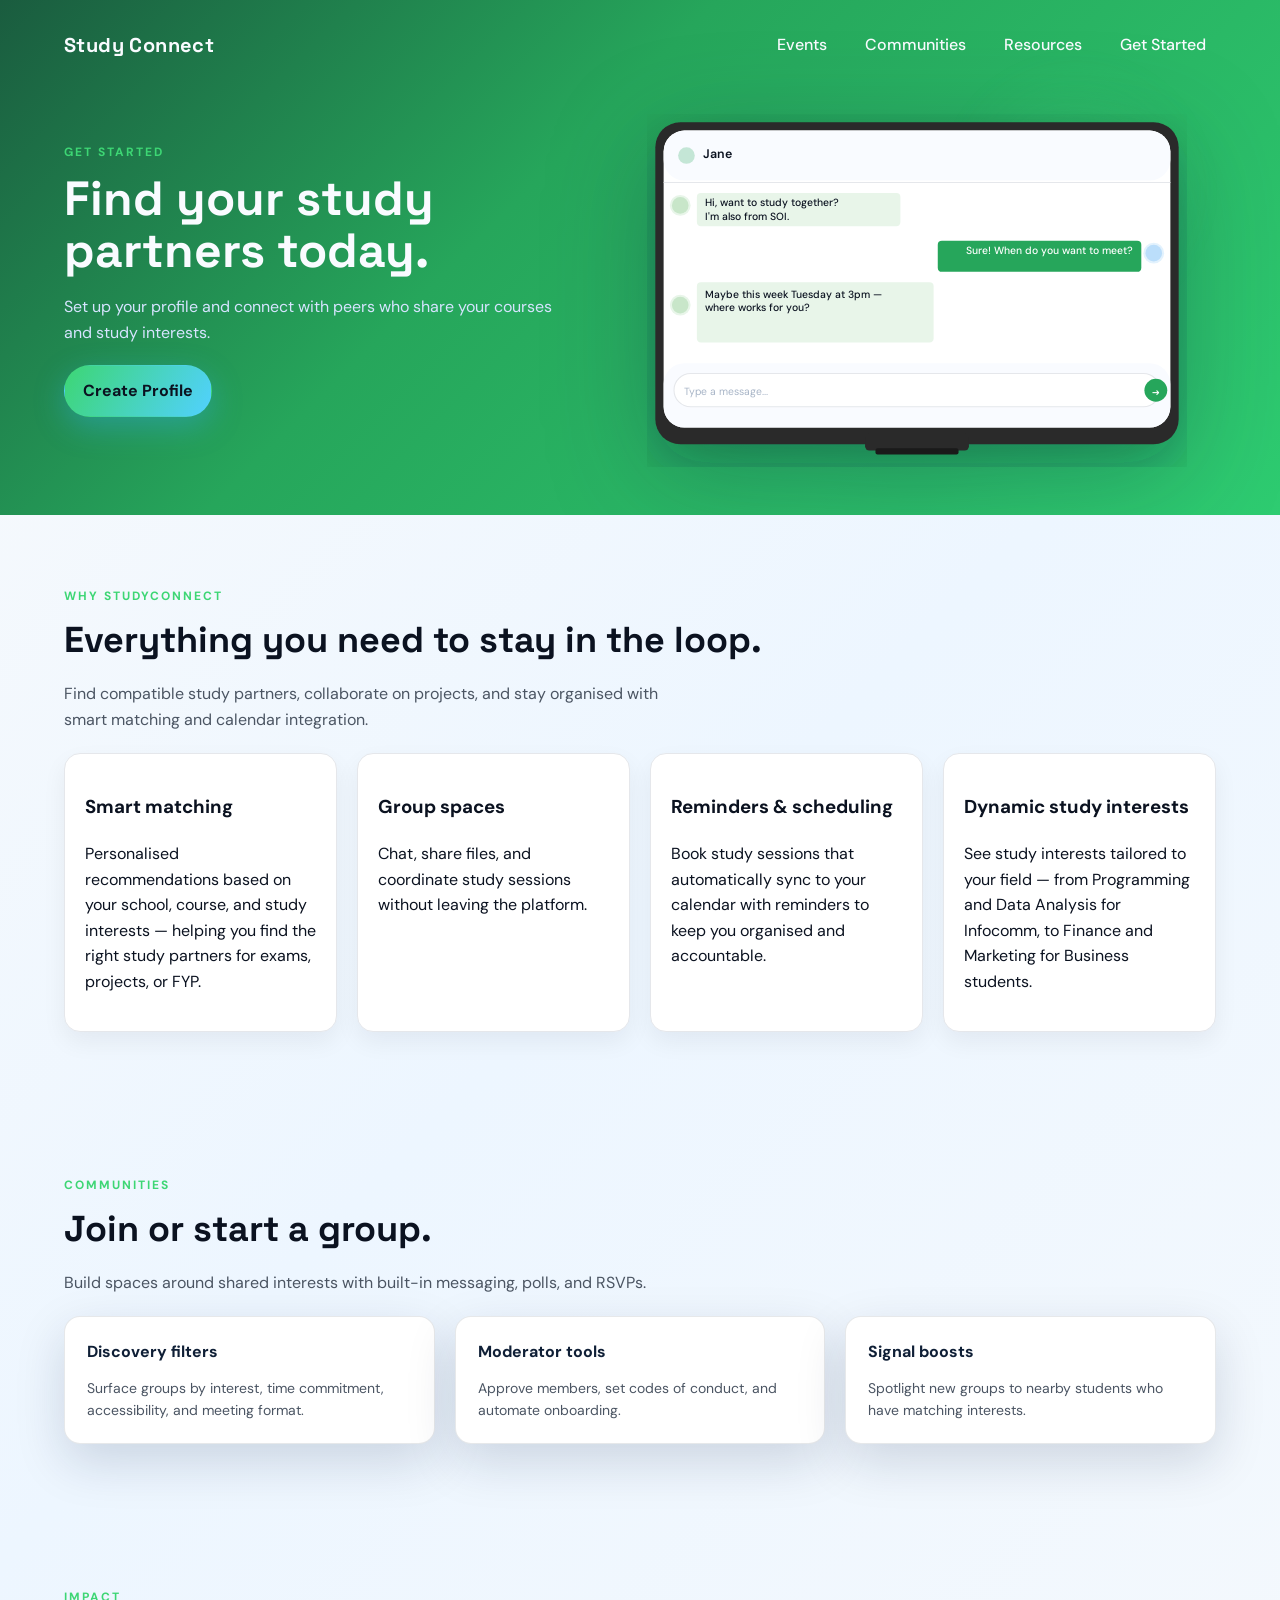
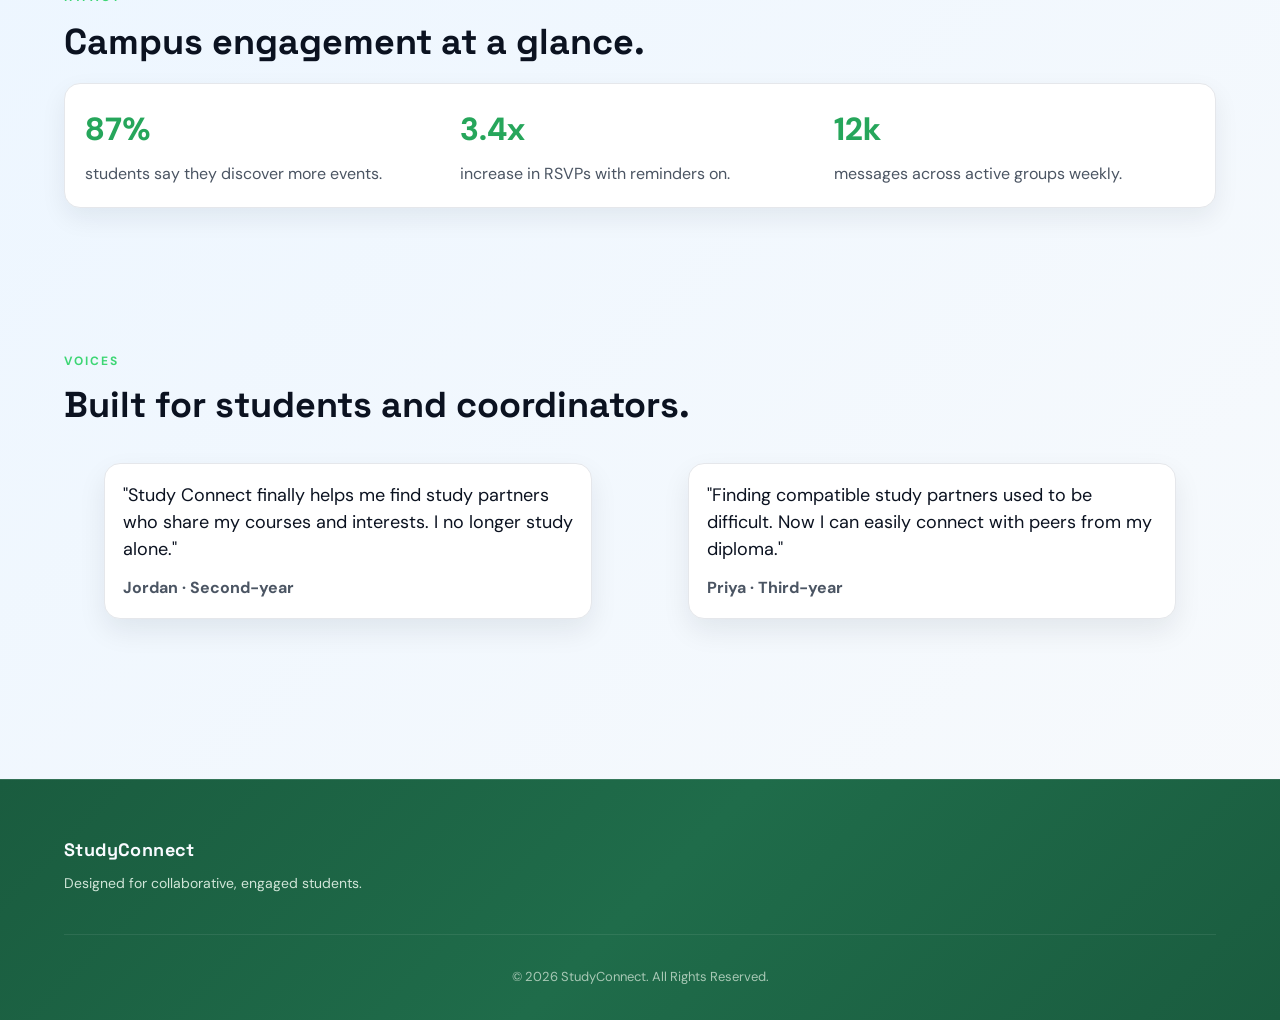
==== commit 17df68d1: "Redesign footer with professional institutional styling - Change background from dark blue to dark g" ====
--- a/index.html
+++ b/index.html
@@ -210,15 +210,12 @@
   </main>
 
   <footer class="footer">
-    <div>
-      <p class="brand-mark">Study Connect</p>
+    <div class="footer-top">
+      <p class="brand-mark">StudyConnect</p>
       <p class="footer-text">Designed for collaborative, engaged students.</p>
     </div>
-    <div class="footer-links">
-      <a href="#highlights">Overview</a>
-      <a href="#events">Events</a>
-      <a href="#communities">Communities</a>
-      <a href="#resources">Impact</a>
+    <div class="footer-bottom">
+      <p class="footer-copyright">© 2026 StudyConnect. All Rights Reserved.</p>
     </div>
   </footer>
 
--- a/css/styles.css
+++ b/css/styles.css
@@ -474,25 +474,47 @@
 }
 
 .footer {
-  padding: 24px 5vw 32px;
-  display: flex;
-  justify-content: space-between;
-  align-items: center;
-  flex-wrap: wrap;
-  gap: 12px;
-  background: #0b1220;
-  color: #d6e4ff;
+  border-top: 1px solid rgba(255, 255, 255, 0.1);
+  background: linear-gradient(135deg, #1a5c3f 0%, #1f6c4a 50%, #1a5c3f 100%);
+  color: #f9fbff;
+  padding: 56px 5vw 32px;
+  margin-top: 72px;
+}
+
+.footer-top {
+  max-width: 1200px;
+  margin: 0 auto 40px;
 }
 
 .brand-mark {
   font-family: "Space Grotesk", sans-serif;
   font-weight: 700;
-  margin: 0 0 4px;
+  font-size: 18px;
+  letter-spacing: 0.4px;
+  margin: 0 0 8px;
+  color: #f9fbff;
 }
 
 .footer-text {
   margin: 0;
-  color: #9eb2d8;
+  font-size: 14px;
+  color: #d0e5d8;
+  line-height: 1.5;
+}
+
+.footer-bottom {
+  max-width: 1200px;
+  margin: 0 auto;
+  padding-top: 32px;
+  border-top: 1px solid rgba(255, 255, 255, 0.08);
+  text-align: center;
+}
+
+.footer-copyright {
+  margin: 0;
+  font-size: 13px;
+  color: #a8c8b5;
+  font-weight: 400;
 }
 
 .footer-links {
@@ -612,6 +634,31 @@
 
   .chat-mockup {
     max-width: 100%;
+  }
+
+  .footer {
+    padding: 40px 5vw 24px;
+    margin-top: 48px;
+  }
+
+  .footer-top {
+    margin-bottom: 28px;
+  }
+
+  .brand-mark {
+    font-size: 16px;
+  }
+
+  .footer-text {
+    font-size: 13px;
+  }
+
+  .footer-bottom {
+    padding-top: 24px;
+  }
+
+  .footer-copyright {
+    font-size: 12px;
   }
 }
 
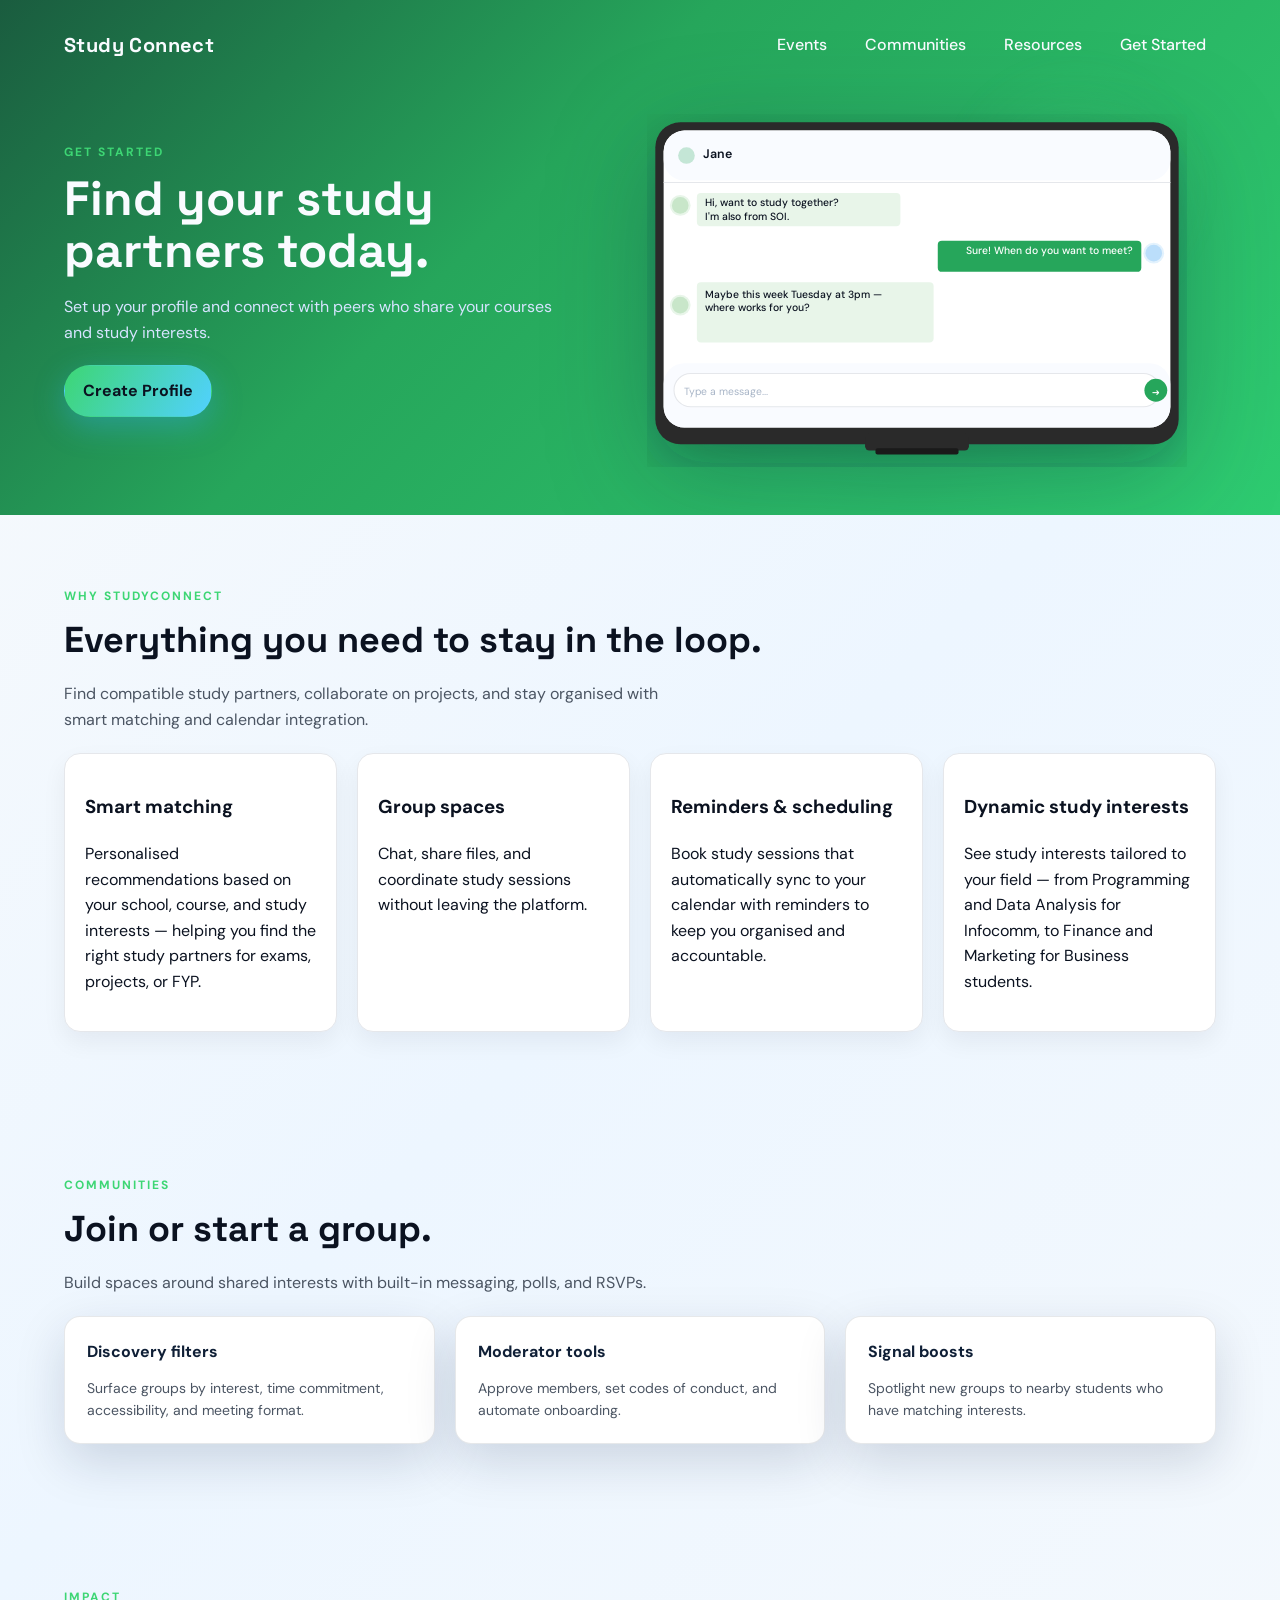
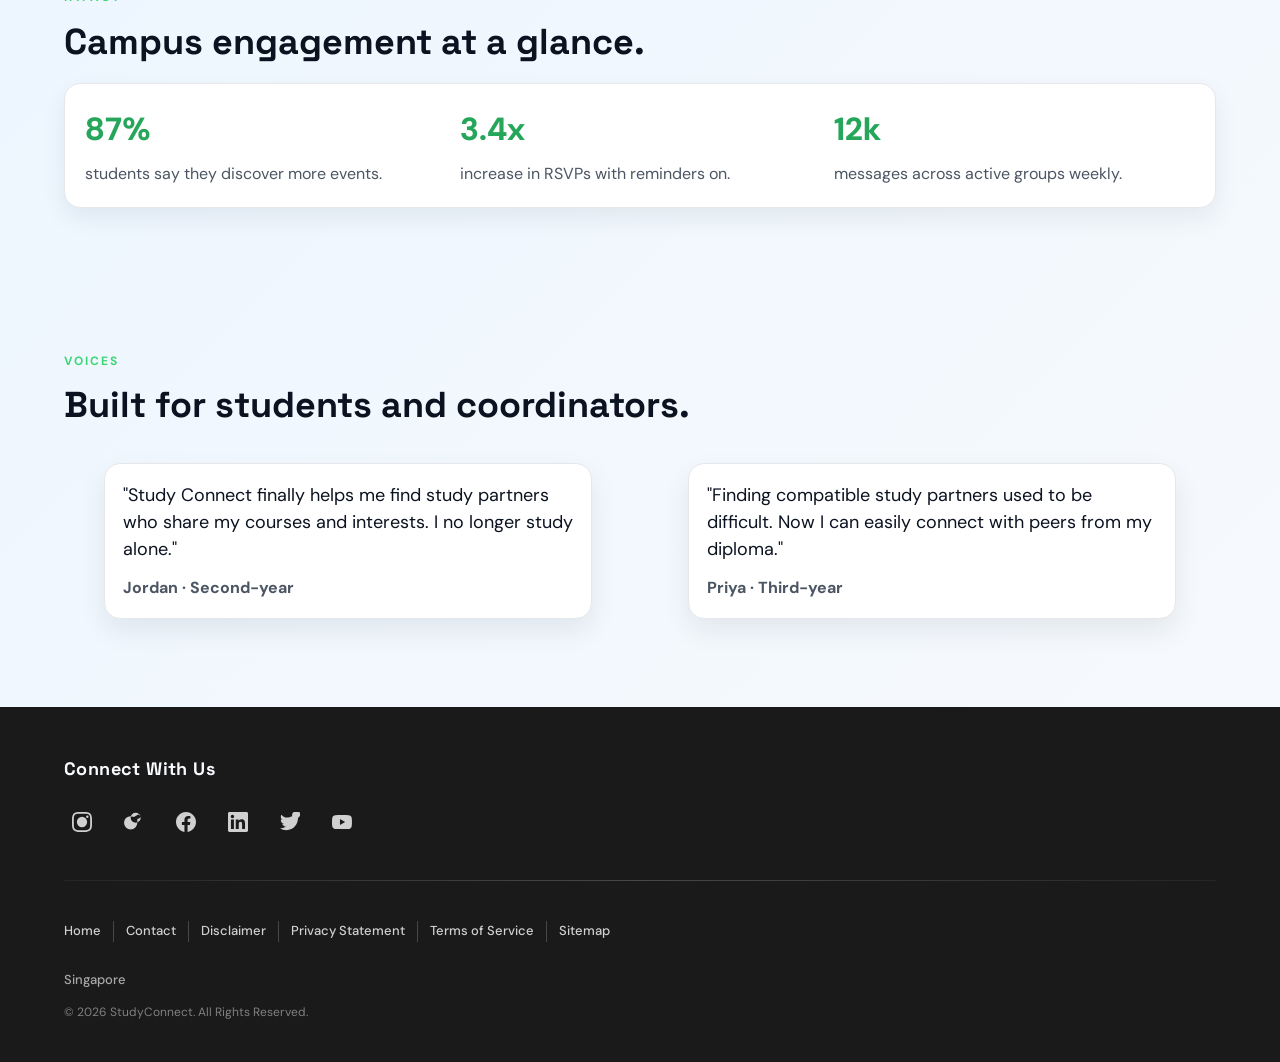
==== commit 0f81d632: "Redesign footer with institutional RP-style layout - Add 'Connect With Us' section with 6 social med" ====
--- a/index.html
+++ b/index.html
@@ -211,11 +211,59 @@
 
   <footer class="footer">
     <div class="footer-top">
-      <p class="brand-mark">StudyConnect</p>
-      <p class="footer-text">Designed for collaborative, engaged students.</p>
+      <div class="footer-heading">
+        <h3>Connect With Us</h3>
+        <div class="social-icons">
+          <a href="#" aria-label="Instagram" class="social-icon">
+            <svg viewBox="0 0 24 24" width="20" height="20" fill="currentColor">
+              <path d="M12 2.163c3.204 0 3.584.012 4.85.07 3.252.148 4.771 1.691 4.919 4.919.058 1.266.069 1.645.069 4.849 0 3.205-.012 3.584-.069 4.849-.149 3.225-1.664 4.771-4.919 4.919-1.266.058-1.644.07-4.85.07-3.204 0-3.584-.012-4.849-.07-3.26-.149-4.771-1.699-4.919-4.92-.058-1.265-.07-1.644-.07-4.849 0-3.204.013-3.583.07-4.849.149-3.227 1.664-4.771 4.919-4.919 1.266-.057 1.645-.069 4.849-.069zm0-2.163c-3.259 0-3.667.014-4.947.072-4.358.2-6.78 2.618-6.98 6.98-.059 1.281-.073 1.689-.073 4.948 0 3.259.014 3.668.072 4.948.2 4.358 2.618 6.78 6.98 6.98 1.281.058 1.689.072 4.948.072 3.259 0 3.668-.014 4.948-.072 4.354-.2 6.782-2.618 6.979-6.98.059-1.28.073-1.689.073-4.948 0-3.259-.014-3.667-.072-4.947-.196-4.354-2.617-6.78-6.979-6.98-1.281-.059-1.69-.073-4.949-.073zM5.838 12a6.162 6.162 0 1 1 12.324 0 6.162 6.162 0 0 1-12.324 0zM12 16a4 4 0 1 1 0-8 4 4 0 0 1 0 8zm4.965-10.322a1.44 1.44 0 1 1 2.881.001 1.44 1.44 0 0 1-2.881-.001z"/>
+            </svg>
+          </a>
+          <a href="#" aria-label="TikTok" class="social-icon">
+            <svg viewBox="0 0 24 24" width="20" height="20" fill="currentColor">
+              <path d="M19.498 3.094c-.478-.478-1.247-.564-1.85-.307l-5.75 3.152A8.247 8.247 0 0 0 8 5a8 8 0 0 0-8 8 8 8 0 0 0 8 8 8 8 0 0 0 8-8v-4.5a5.977 5.977 0 0 0 3.498-1.906c.484-.484.484-1.268 0-1.752l-2.498-2.498zM14 13a6 6 0 1 1 0-12 6 6 0 0 1 0 12z"/>
+            </svg>
+          </a>
+          <a href="#" aria-label="Facebook" class="social-icon">
+            <svg viewBox="0 0 24 24" width="20" height="20" fill="currentColor">
+              <path d="M24 12.073c0-6.627-5.373-12-12-12s-12 5.373-12 12c0 5.99 4.388 10.954 10.125 11.854v-8.385H7.078v-3.47h3.047V9.43c0-3.007 1.792-4.669 4.533-4.669 1.312 0 2.686.235 2.686.235v2.953H15.83c-1.491 0-1.956.925-1.956 1.874v2.25h3.328l-.532 3.47h-2.796v8.385C19.612 23.027 24 18.062 24 12.073z"/>
+            </svg>
+          </a>
+          <a href="#" aria-label="LinkedIn" class="social-icon">
+            <svg viewBox="0 0 24 24" width="20" height="20" fill="currentColor">
+              <path d="M20.447 20.452h-3.554v-5.569c0-1.328-.027-3.037-1.852-3.037-1.853 0-2.136 1.445-2.136 2.939v5.667H9.351V9h3.414v1.561h.046c.477-.9 1.637-1.85 3.37-1.85 3.601 0 4.267 2.37 4.267 5.455v6.286zM5.337 7.433c-1.144 0-2.063-.926-2.063-2.065 0-1.138.92-2.063 2.063-2.063 1.14 0 2.064.925 2.064 2.063 0 1.139-.925 2.065-2.064 2.065zm1.782 13.019H3.555V9h3.564v11.452zM22.225 0H1.771C.792 0 0 .774 0 1.729v20.542C0 23.227.792 24 1.771 24h20.451C23.2 24 24 23.227 24 22.271V1.729C24 .774 23.2 0 22.225 0z"/>
+            </svg>
+          </a>
+          <a href="#" aria-label="X (Twitter)" class="social-icon">
+            <svg viewBox="0 0 24 24" width="20" height="20" fill="currentColor">
+              <path d="M23.953 4.57a10 10 0 002.856-3.215 9.954 9.954 0 01-2.825.775 4.958 4.958 0 002.163-2.723c-.951.555-2.005.959-3.127 1.184a4.92 4.92 0 00-8.384 4.482C7.69 8.095 4.067 6.13 1.64 3.162a4.822 4.822 0 00-.666 2.475c0 1.71.87 3.213 2.188 4.096a4.904 4.904 0 01-2.228-.616v.06a4.923 4.923 0 003.946 4.827 4.996 4.996 0 01-2.212.085 4.936 4.936 0 004.604 3.417 9.867 9.867 0 01-6.102 2.105c-.39 0-.779-.023-1.17-.067a13.995 13.995 0 007.557 2.209c9.053 0 13.998-7.496 13.998-13.985 0-.21 0-.42-.015-.63A9.935 9.935 0 0024 4.59z"/>
+            </svg>
+          </a>
+          <a href="#" aria-label="YouTube" class="social-icon">
+            <svg viewBox="0 0 24 24" width="20" height="20" fill="currentColor">
+              <path d="M23.498 6.186a3.016 3.016 0 0 0-2.122-2.136C19.505 3.545 12 3.545 12 3.545s-7.505 0-9.377.505A3.017 3.017 0 0 0 .502 6.186C0 8.07 0 12 0 12s0 3.93.502 5.814a3.016 3.016 0 0 0 2.122 2.136c1.871.505 9.376.505 9.376.505s7.505 0 9.377-.505a3.015 3.015 0 0 0 2.122-2.136C24 15.93 24 12 24 12s0-3.93-.502-5.814zM9.545 15.568V8.432L15.818 12l-6.273 3.568z"/>
+            </svg>
+          </a>
+        </div>
+      </div>
     </div>
+
+    <div class="footer-divider"></div>
+
     <div class="footer-bottom">
-      <p class="footer-copyright">© 2026 StudyConnect. All Rights Reserved.</p>
+      <div class="footer-links">
+        <a href="#home">Home</a>
+        <a href="#contact">Contact</a>
+        <a href="#disclaimer">Disclaimer</a>
+        <a href="#privacy">Privacy Statement</a>
+        <a href="#terms">Terms of Service</a>
+        <a href="#sitemap">Sitemap</a>
+      </div>
+
+      <div class="footer-info">
+        <p class="footer-location">Singapore</p>
+        <p class="footer-copyright">© 2026 StudyConnect. All Rights Reserved.</p>
+      </div>
     </div>
   </footer>
 
--- a/css/styles.css
+++ b/css/styles.css
@@ -474,25 +474,113 @@
 }
 
 .footer {
-  border-top: 1px solid rgba(255, 255, 255, 0.1);
-  background: linear-gradient(135deg, #1a5c3f 0%, #1f6c4a 50%, #1a5c3f 100%);
+  background: #1a1a1a;
   color: #f9fbff;
-  padding: 56px 5vw 32px;
-  margin-top: 72px;
+  padding: 0;
+  margin-top: 0;
+  border-top: none;
 }
 
 .footer-top {
+  padding: 48px 5vw 40px;
+  max-width: 100%;
+}
+
+.footer-heading {
   max-width: 1200px;
-  margin: 0 auto 40px;
-}
-
-.brand-mark {
+  margin: 0 auto;
+}
+
+.footer-heading h3 {
   font-family: "Space Grotesk", sans-serif;
+  font-size: 18px;
   font-weight: 700;
-  font-size: 18px;
+  margin: 0 0 20px 0;
+  color: #f9fbff;
   letter-spacing: 0.4px;
-  margin: 0 0 8px;
-  color: #f9fbff;
+}
+
+.social-icons {
+  display: flex;
+  gap: 16px;
+  align-items: center;
+}
+
+.social-icon {
+  display: inline-flex;
+  align-items: center;
+  justify-content: center;
+  width: 36px;
+  height: 36px;
+  color: #d0d0d0;
+  transition: color 200ms ease, transform 200ms ease;
+  border-radius: 4px;
+}
+
+.social-icon:hover {
+  color: #26a65b;
+  transform: translateY(-2px);
+}
+
+.footer-divider {
+  height: 1px;
+  background: linear-gradient(90deg, rgba(255, 255, 255, 0.05), rgba(255, 255, 255, 0.2), rgba(255, 255, 255, 0.05));
+  margin: 0 5vw;
+}
+
+.footer-bottom {
+  padding: 40px 5vw;
+  max-width: 100%;
+}
+
+.footer-links {
+  max-width: 1200px;
+  margin: 0 auto 28px;
+  display: flex;
+  flex-wrap: wrap;
+  gap: 0;
+  align-items: center;
+}
+
+.footer-links a {
+  color: #d0d0d0;
+  font-size: 13px;
+  font-weight: 500;
+  transition: color 200ms ease;
+  padding: 0 12px;
+  border-right: 1px solid rgba(255, 255, 255, 0.2);
+}
+
+.footer-links a:first-child {
+  padding-left: 0;
+}
+
+.footer-links a:last-child {
+  border-right: none;
+  padding-right: 0;
+}
+
+.footer-links a:hover {
+  color: #26a65b;
+}
+
+.footer-info {
+  max-width: 1200px;
+  margin: 0 auto;
+}
+
+.footer-location {
+  margin: 0 0 12px 0;
+  font-size: 13px;
+  color: #a8a8a8;
+  font-weight: 500;
+}
+
+.footer-copyright {
+  margin: 0;
+  font-size: 12px;
+  color: #808080;
+  font-weight: 400;
 }
 
 .footer-text {
@@ -500,31 +588,7 @@
   font-size: 14px;
   color: #d0e5d8;
   line-height: 1.5;
-}
-
-.footer-bottom {
-  max-width: 1200px;
-  margin: 0 auto;
-  padding-top: 32px;
-  border-top: 1px solid rgba(255, 255, 255, 0.08);
-  text-align: center;
-}
-
-.footer-copyright {
-  margin: 0;
-  font-size: 13px;
-  color: #a8c8b5;
-  font-weight: 400;
-}
-
-.footer-links {
-  display: flex;
-  gap: 12px;
-  flex-wrap: wrap;
-}
-
-.footer-links a {
-  color: #d6e4ff;
+  display: none;
 }
 
 #toast {
@@ -636,29 +700,45 @@
     max-width: 100%;
   }
 
-  .footer {
-    padding: 40px 5vw 24px;
-    margin-top: 48px;
-  }
-
   .footer-top {
-    margin-bottom: 28px;
-  }
-
-  .brand-mark {
+    padding: 36px 5vw 28px;
+  }
+
+  .footer-heading h3 {
     font-size: 16px;
-  }
-
-  .footer-text {
-    font-size: 13px;
+    margin-bottom: 16px;
+  }
+
+  .social-icons {
+    gap: 12px;
+  }
+
+  .social-icon {
+    width: 32px;
+    height: 32px;
   }
 
   .footer-bottom {
-    padding-top: 24px;
+    padding: 28px 5vw;
+  }
+
+  .footer-links {
+    margin-bottom: 20px;
+    gap: 8px;
+  }
+
+  .footer-links a {
+    padding: 0 8px;
+    font-size: 12px;
+  }
+
+  .footer-location {
+    margin-bottom: 8px;
+    font-size: 12px;
   }
 
   .footer-copyright {
-    font-size: 12px;
+    font-size: 11px;
   }
 }
 
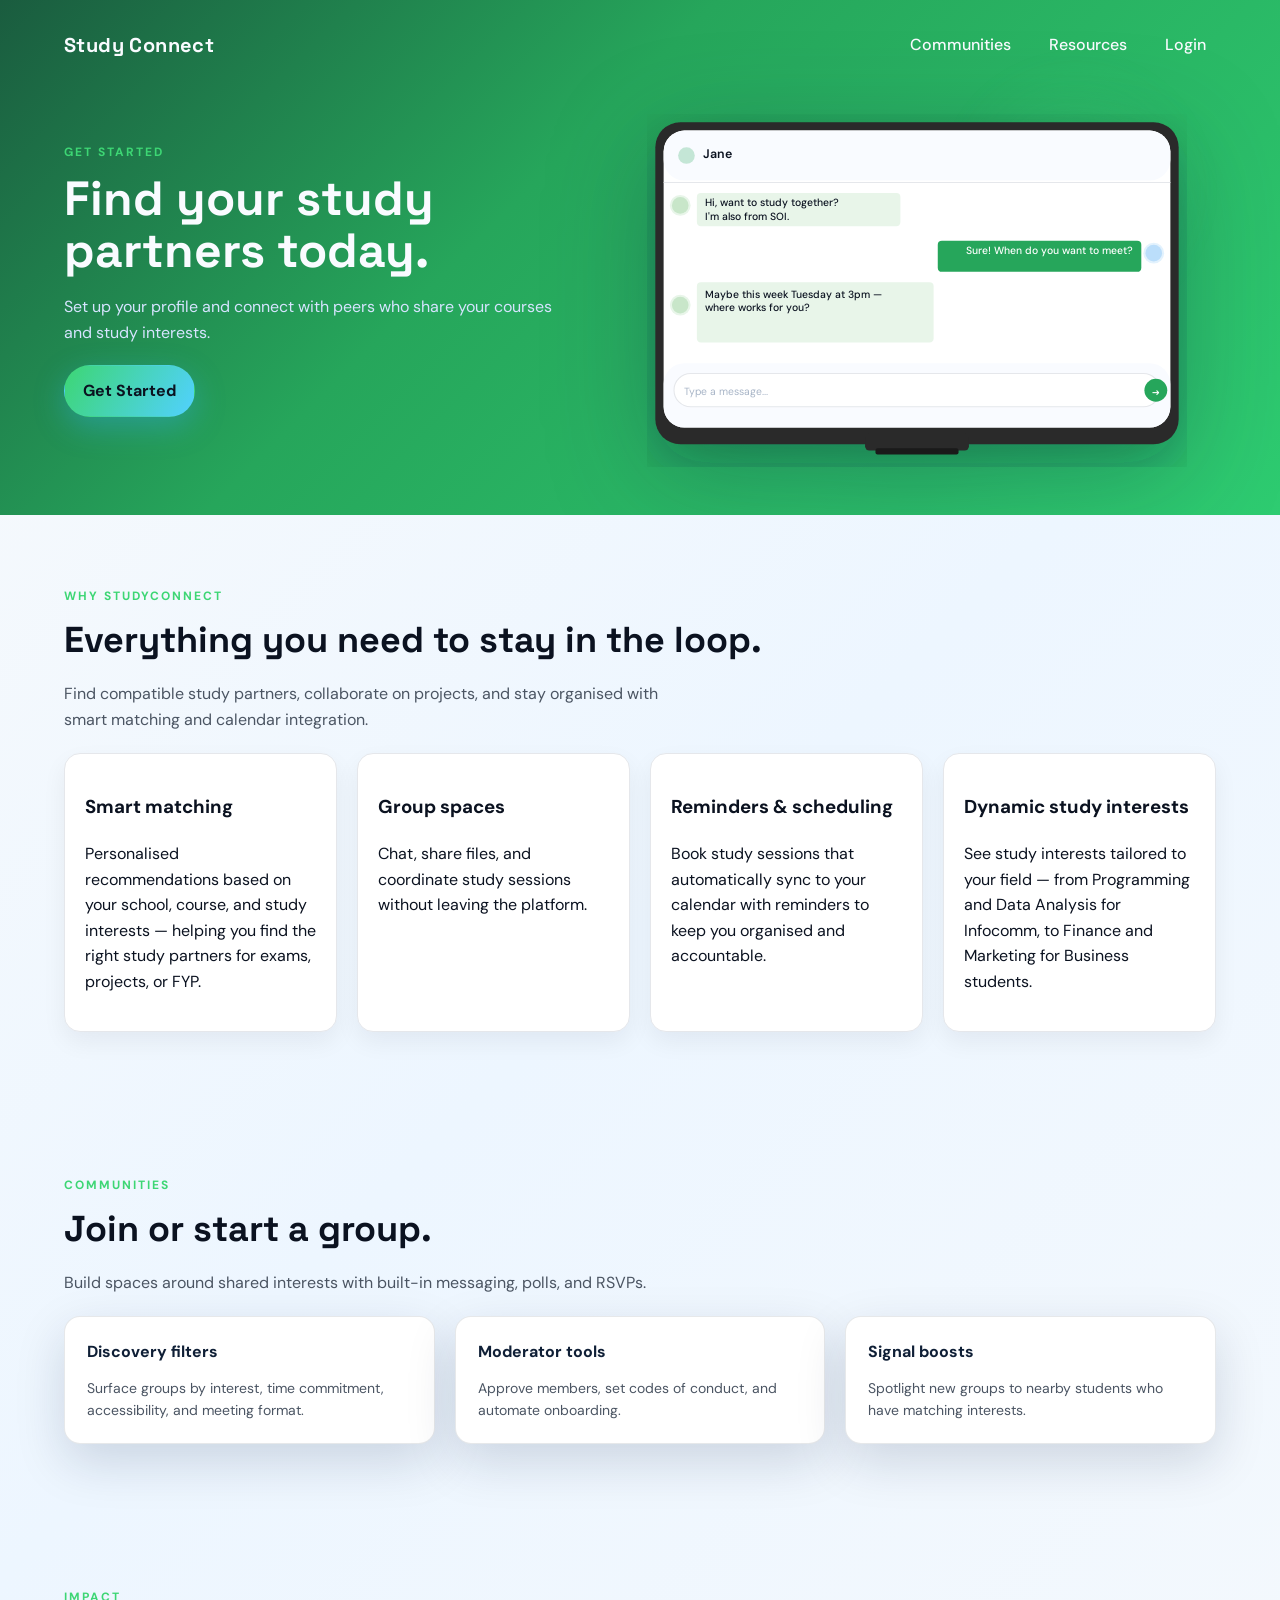
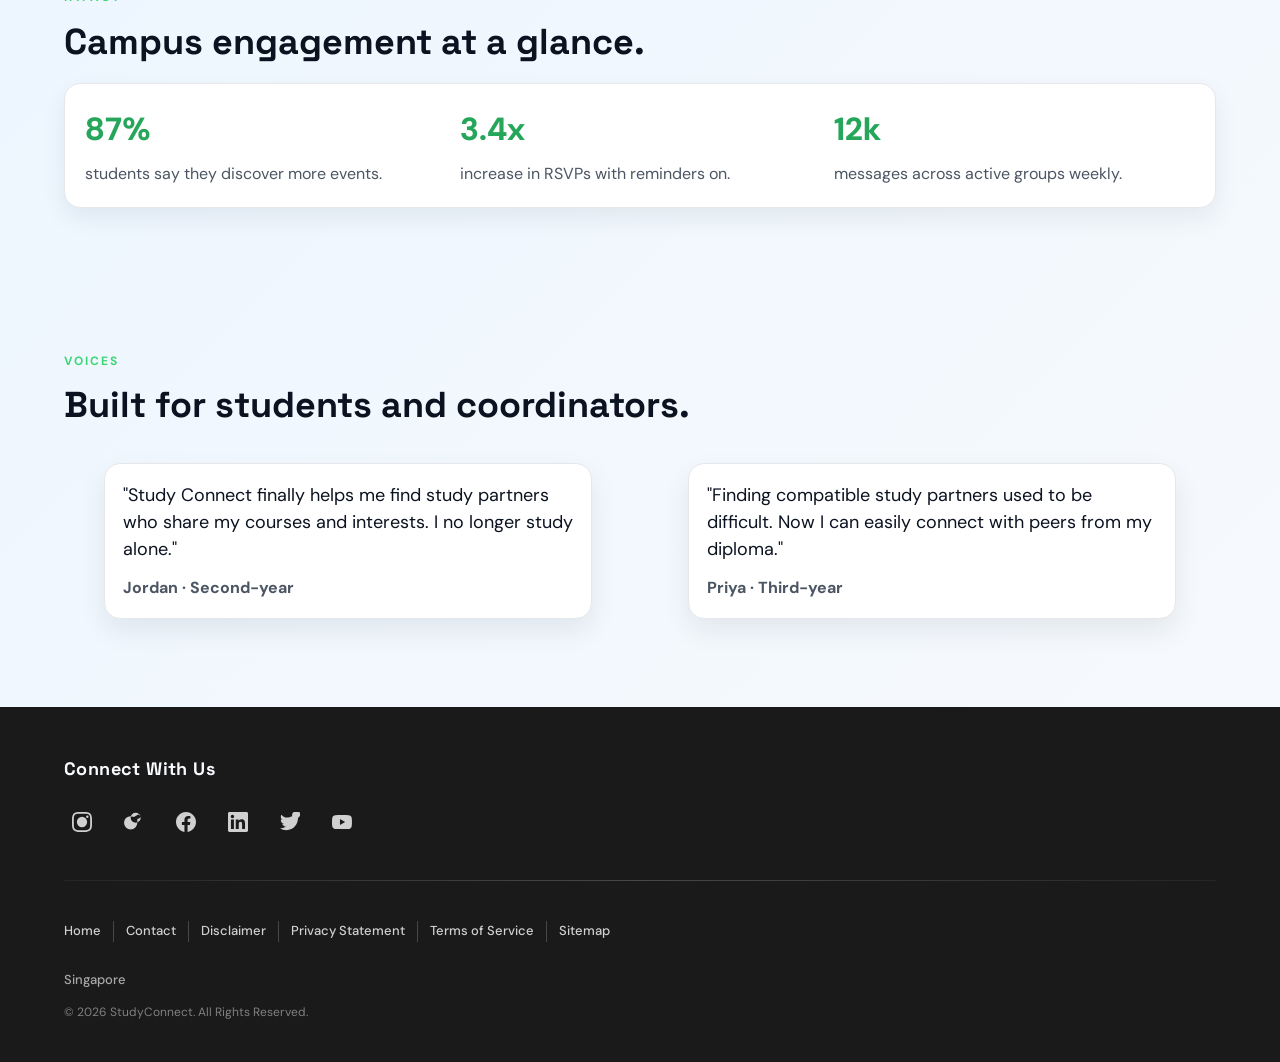
==== commit 75ab2383: "Update navigation and CTA button for improved UX Navigation changes: - Remove 'Events' navigation it" ====
--- a/index.html
+++ b/index.html
@@ -16,10 +16,9 @@
       <div class="brand">Study Connect</div>
       <button class="nav-toggle" aria-expanded="false" aria-controls="nav-menu">Menu</button>
       <div id="nav-menu" class="nav-links" data-collapsible>
-        <a href="#events">Events</a>
         <a href="#communities">Communities</a>
         <a href="#resources">Resources</a>
-        <a href="profile.html">Get Started</a>
+        <a href="login.html">Login</a>
       </div>
     </nav>
     <div class="hero">
@@ -28,7 +27,7 @@
         <h1>Find your study partners today.</h1>
         <p class="lede">Set up your profile and connect with peers who share your courses and study interests.</p>
         <div class="cta-row">
-          <a class="btn primary" href="profile.html">Create Profile</a>
+          <a class="btn primary" href="profile.html">Get Started</a>
         </div>
       </div>
       <div class="hero-mockup">
--- a/css/styles.css
+++ b/css/styles.css
@@ -80,6 +80,13 @@
 .nav-links a {
   padding: 8px 10px;
   font-weight: 500;
+  color: #f9fbff;
+  transition: color 160ms ease;
+}
+
+.nav-links a:hover,
+.nav-links a:focus-visible {
+  color: #0b1220;
 }
 
 .nav-toggle {
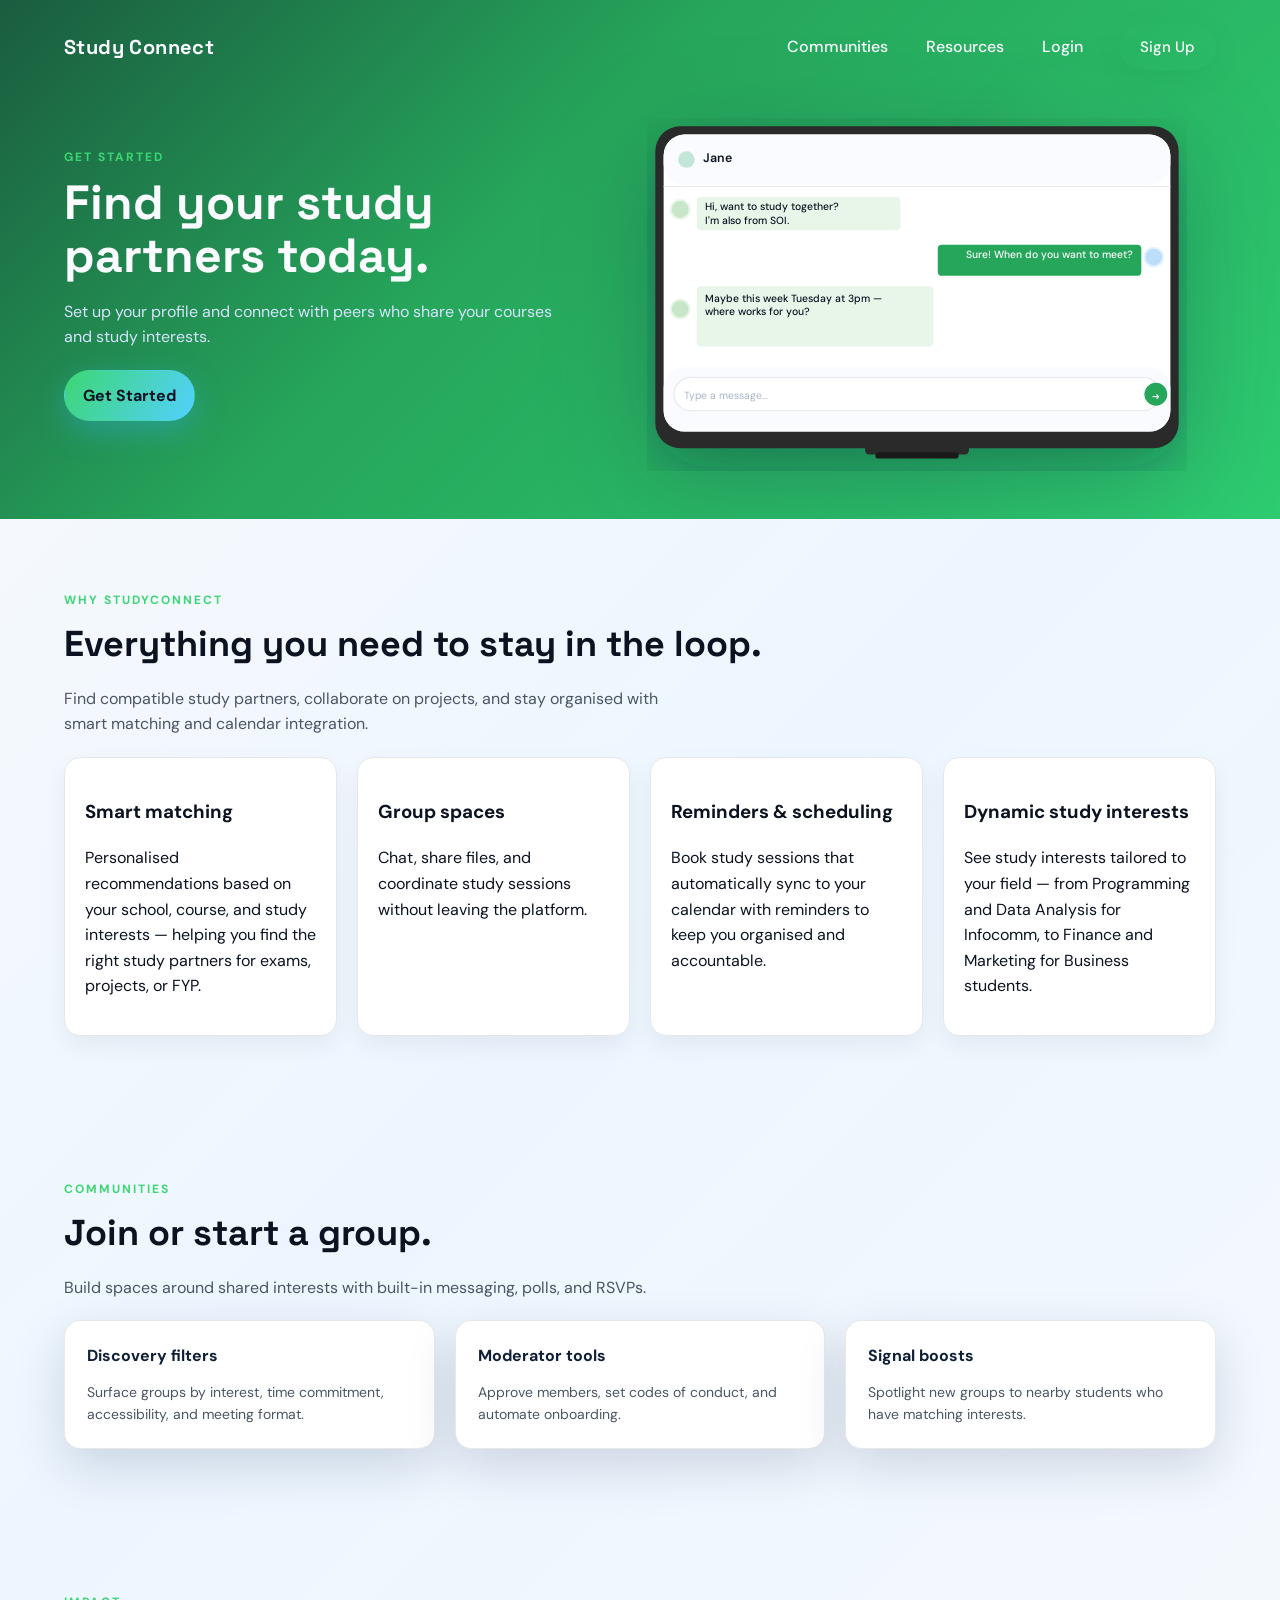
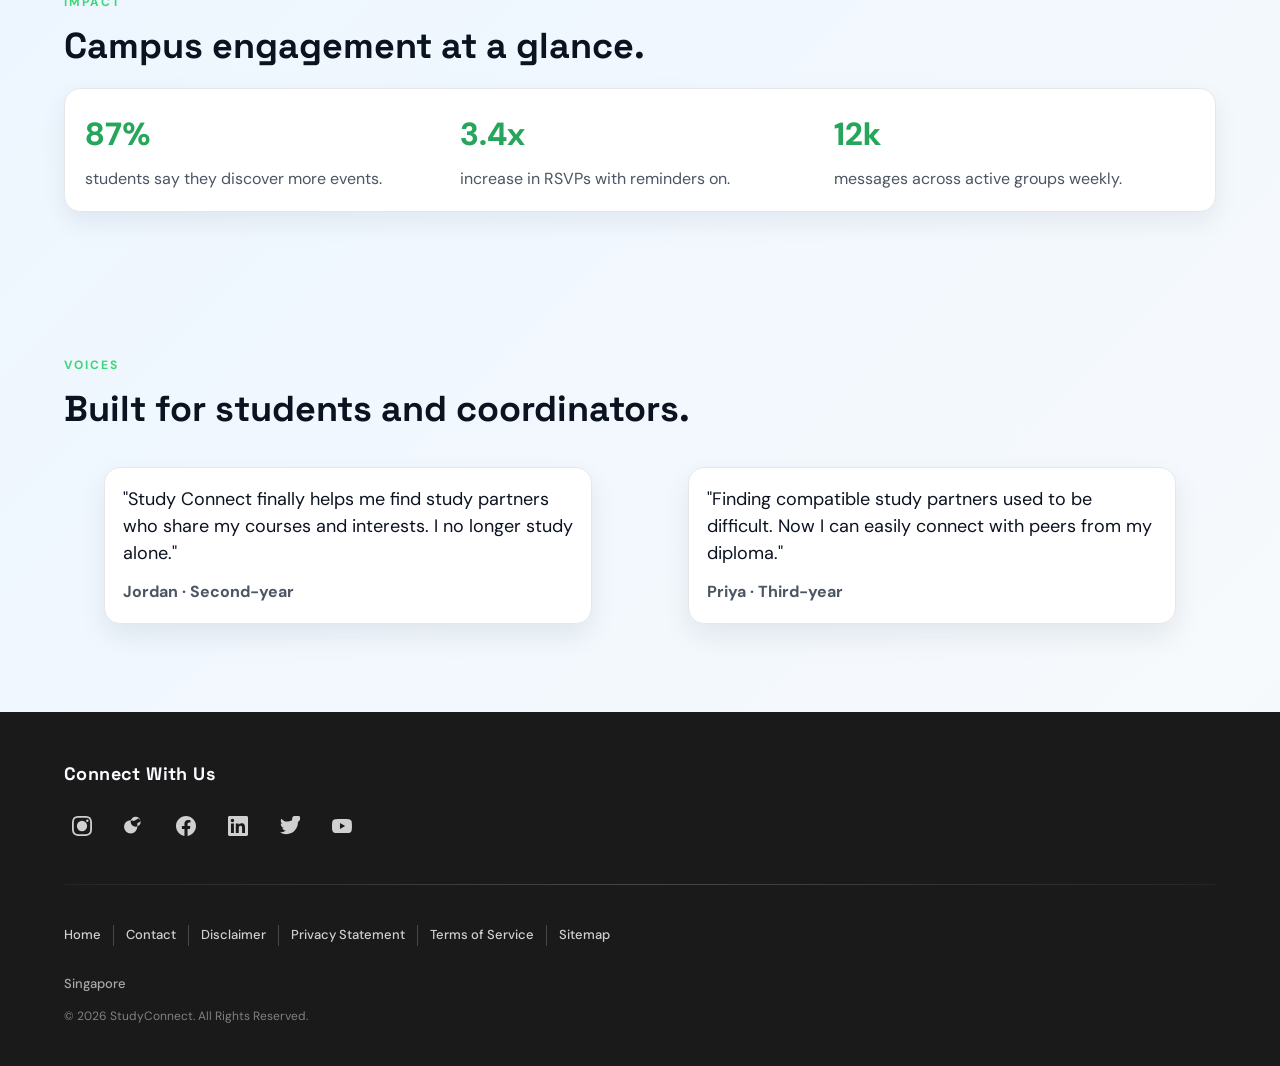
==== commit 0c2e2cf5: "Add Sign Up button to navigation bar - Added Sign Up button next to Login in top navigation - Sign U" ====
--- a/index.html
+++ b/index.html
@@ -19,6 +19,7 @@
         <a href="#communities">Communities</a>
         <a href="#resources">Resources</a>
         <a href="login.html">Login</a>
+        <a class="btn secondary" href="profile.html">Sign Up</a>
       </div>
     </nav>
     <div class="hero">
--- a/css/styles.css
+++ b/css/styles.css
@@ -89,6 +89,17 @@
   color: #0b1220;
 }
 
+.nav-links .btn {
+  padding: 10px 20px;
+  font-size: 15px;
+  margin-left: 8px;
+}
+
+.nav-links .btn:hover,
+.nav-links .btn:focus-visible {
+  color: white;
+}
+
 .nav-toggle {
   background: transparent;
   border: 1px solid rgba(255, 255, 255, 0.2);
@@ -184,6 +195,19 @@
   background: linear-gradient(120deg, var(--sky), #51d1ff);
   color: #0b1220;
   box-shadow: 0 10px 30px rgba(53, 179, 255, 0.35);
+}
+
+.btn.secondary {
+  background: var(--green);
+  color: white;
+  box-shadow: 0 6px 20px rgba(38, 166, 91, 0.3);
+}
+
+.btn.secondary:hover,
+.btn.secondary:focus-visible {
+  background: var(--green-hover);
+  transform: translateY(-2px);
+  box-shadow: 0 8px 24px rgba(38, 166, 91, 0.4);
 }
 
 .btn.ghost {
@@ -822,21 +846,35 @@
 
 .auth-header {
   margin-bottom: 32px;
+  display: flex;
+  flex-direction: column;
+  align-items: flex-start;
+}
+
+.auth-card .auth-header {
+  display: flex;
+  flex-direction: column;
+  align-items: flex-start;
+  margin-bottom: 32px;
 }
 
 .auth-header h1 {
+  display: block;
   margin: 0 0 12px;
   font-size: 32px;
   font-weight: 700;
   color: var(--ink);
   letter-spacing: -0.5px;
+  line-height: 1.2;
 }
 
 .auth-header p {
+  display: block;
   margin: 0;
   color: #64748b;
-  font-size: 15px;
-  line-height: 1.6;
+  font-size: 14px;
+  line-height: 1.5;
+  font-weight: 400;
 }
 
 .auth-header-content {
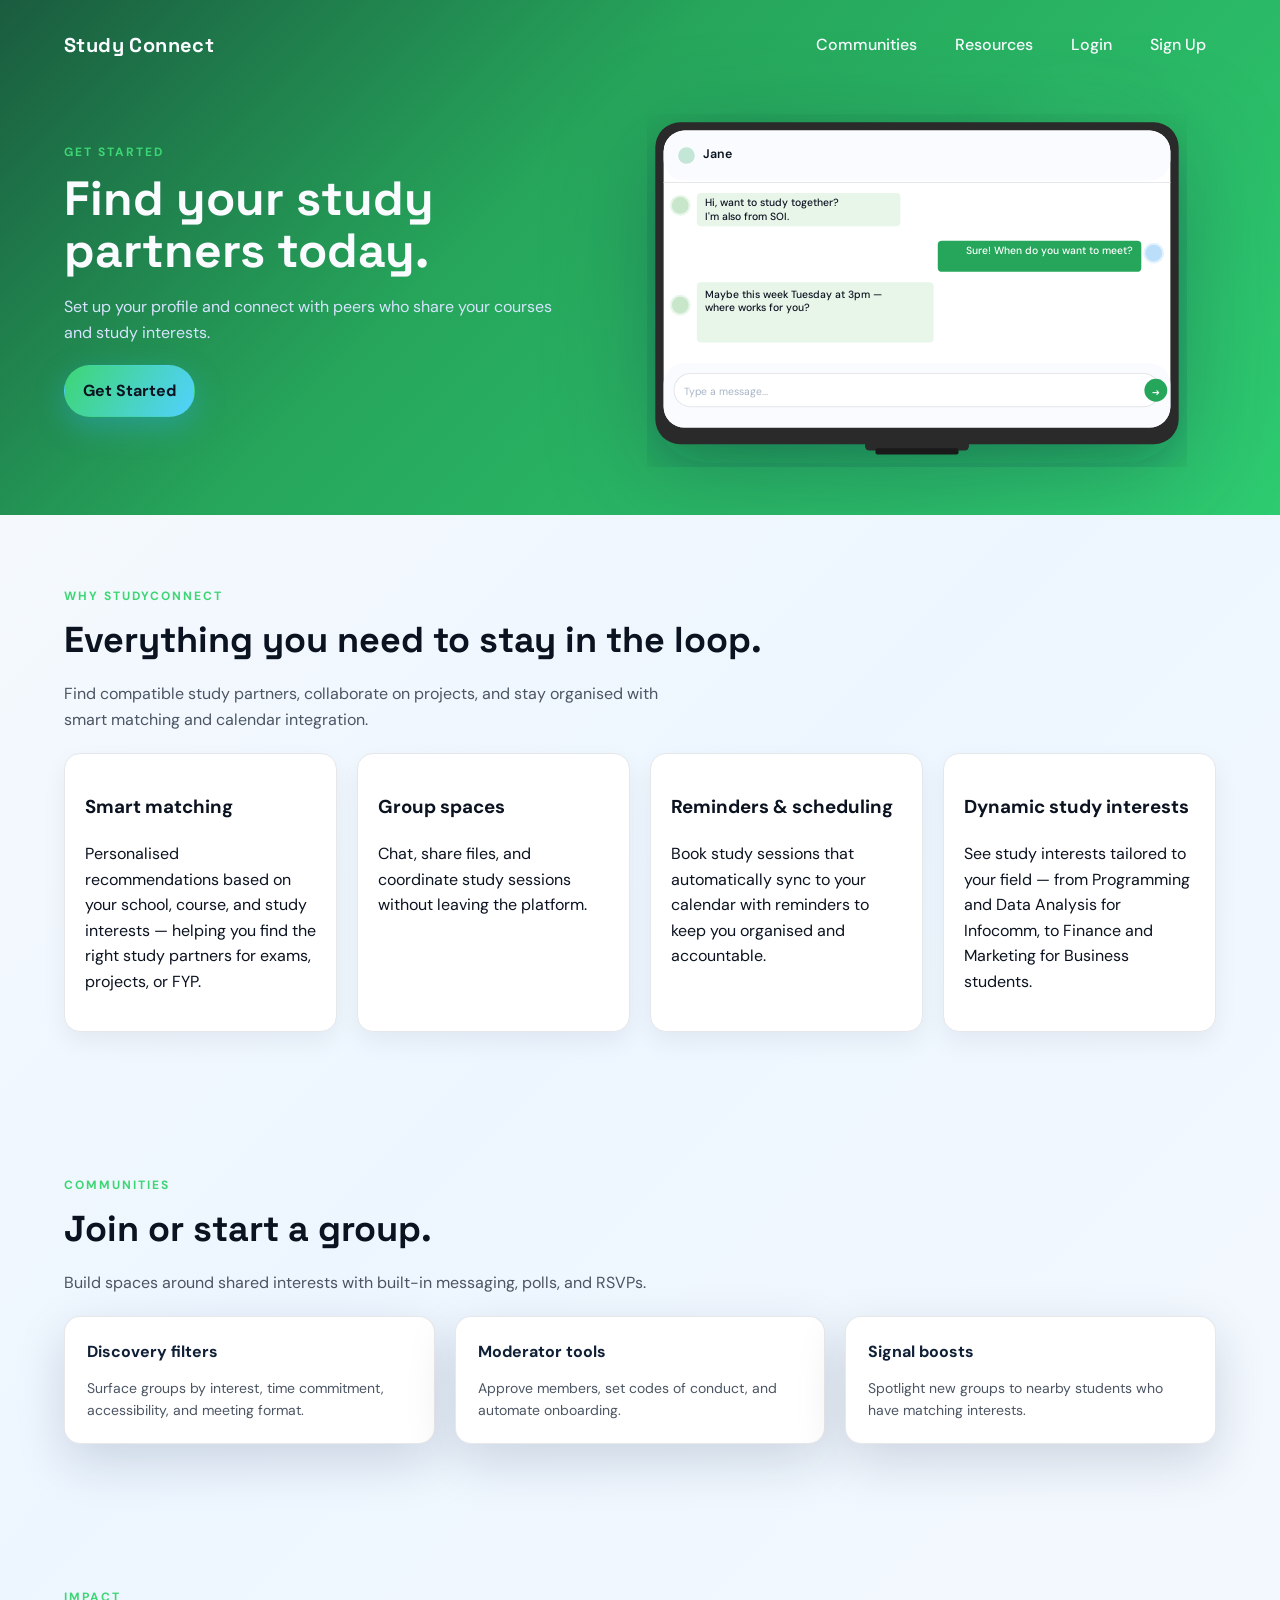
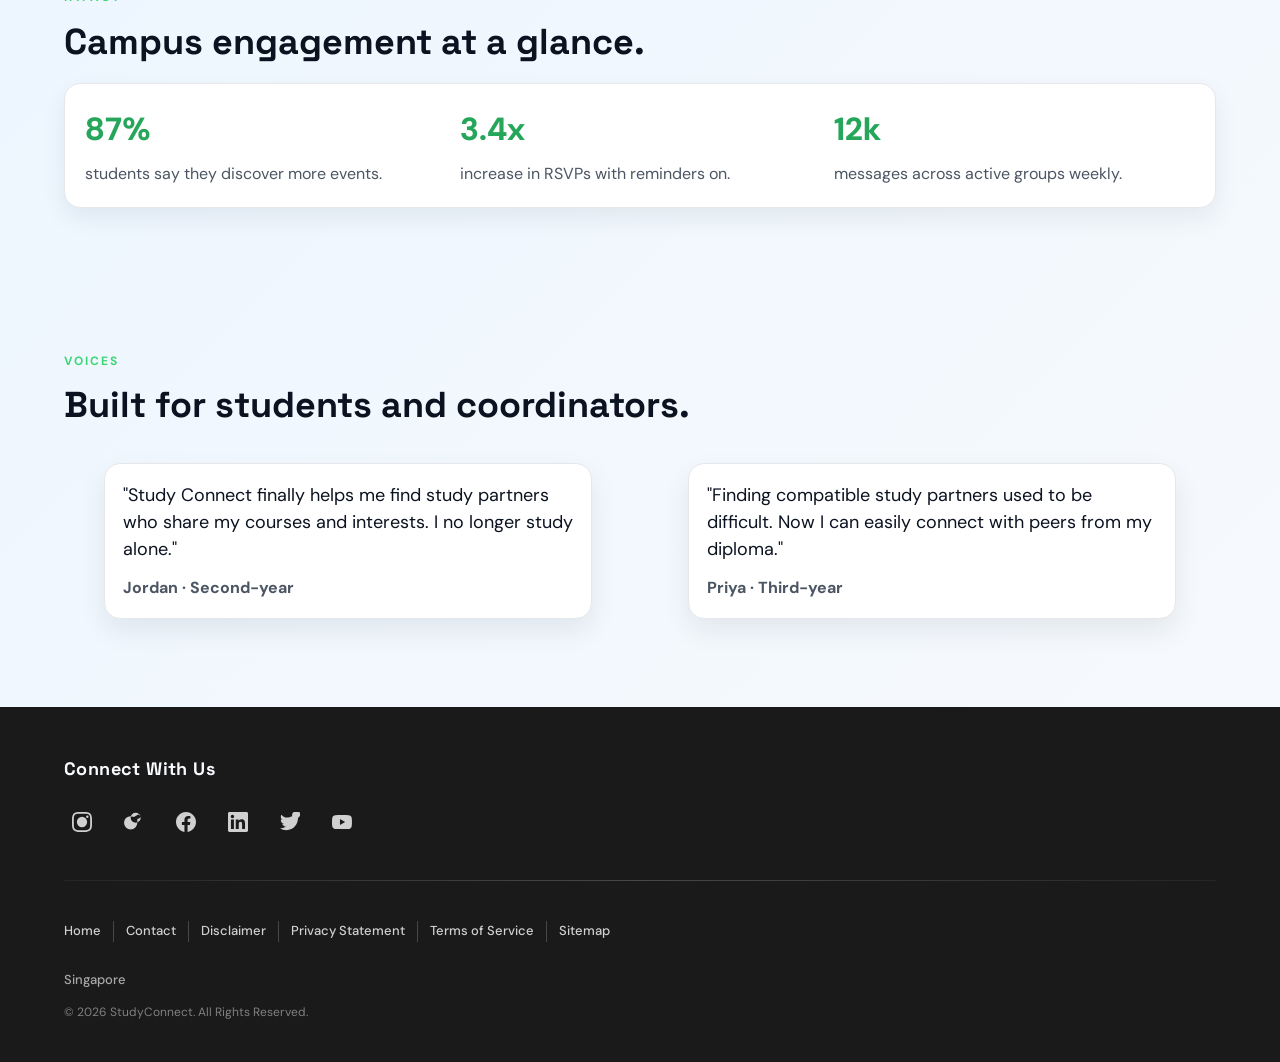
==== commit 256e0ff8: "Fix navigation alignment and hover behavior for Sign Up - Converted Sign Up from button to regular n" ====
--- a/index.html
+++ b/index.html
@@ -19,7 +19,7 @@
         <a href="#communities">Communities</a>
         <a href="#resources">Resources</a>
         <a href="login.html">Login</a>
-        <a class="btn secondary" href="profile.html">Sign Up</a>
+        <a href="profile.html">Sign Up</a>
       </div>
     </nav>
     <div class="hero">
--- a/css/styles.css
+++ b/css/styles.css
@@ -87,17 +87,6 @@
 .nav-links a:hover,
 .nav-links a:focus-visible {
   color: #0b1220;
-}
-
-.nav-links .btn {
-  padding: 10px 20px;
-  font-size: 15px;
-  margin-left: 8px;
-}
-
-.nav-links .btn:hover,
-.nav-links .btn:focus-visible {
-  color: white;
 }
 
 .nav-toggle {
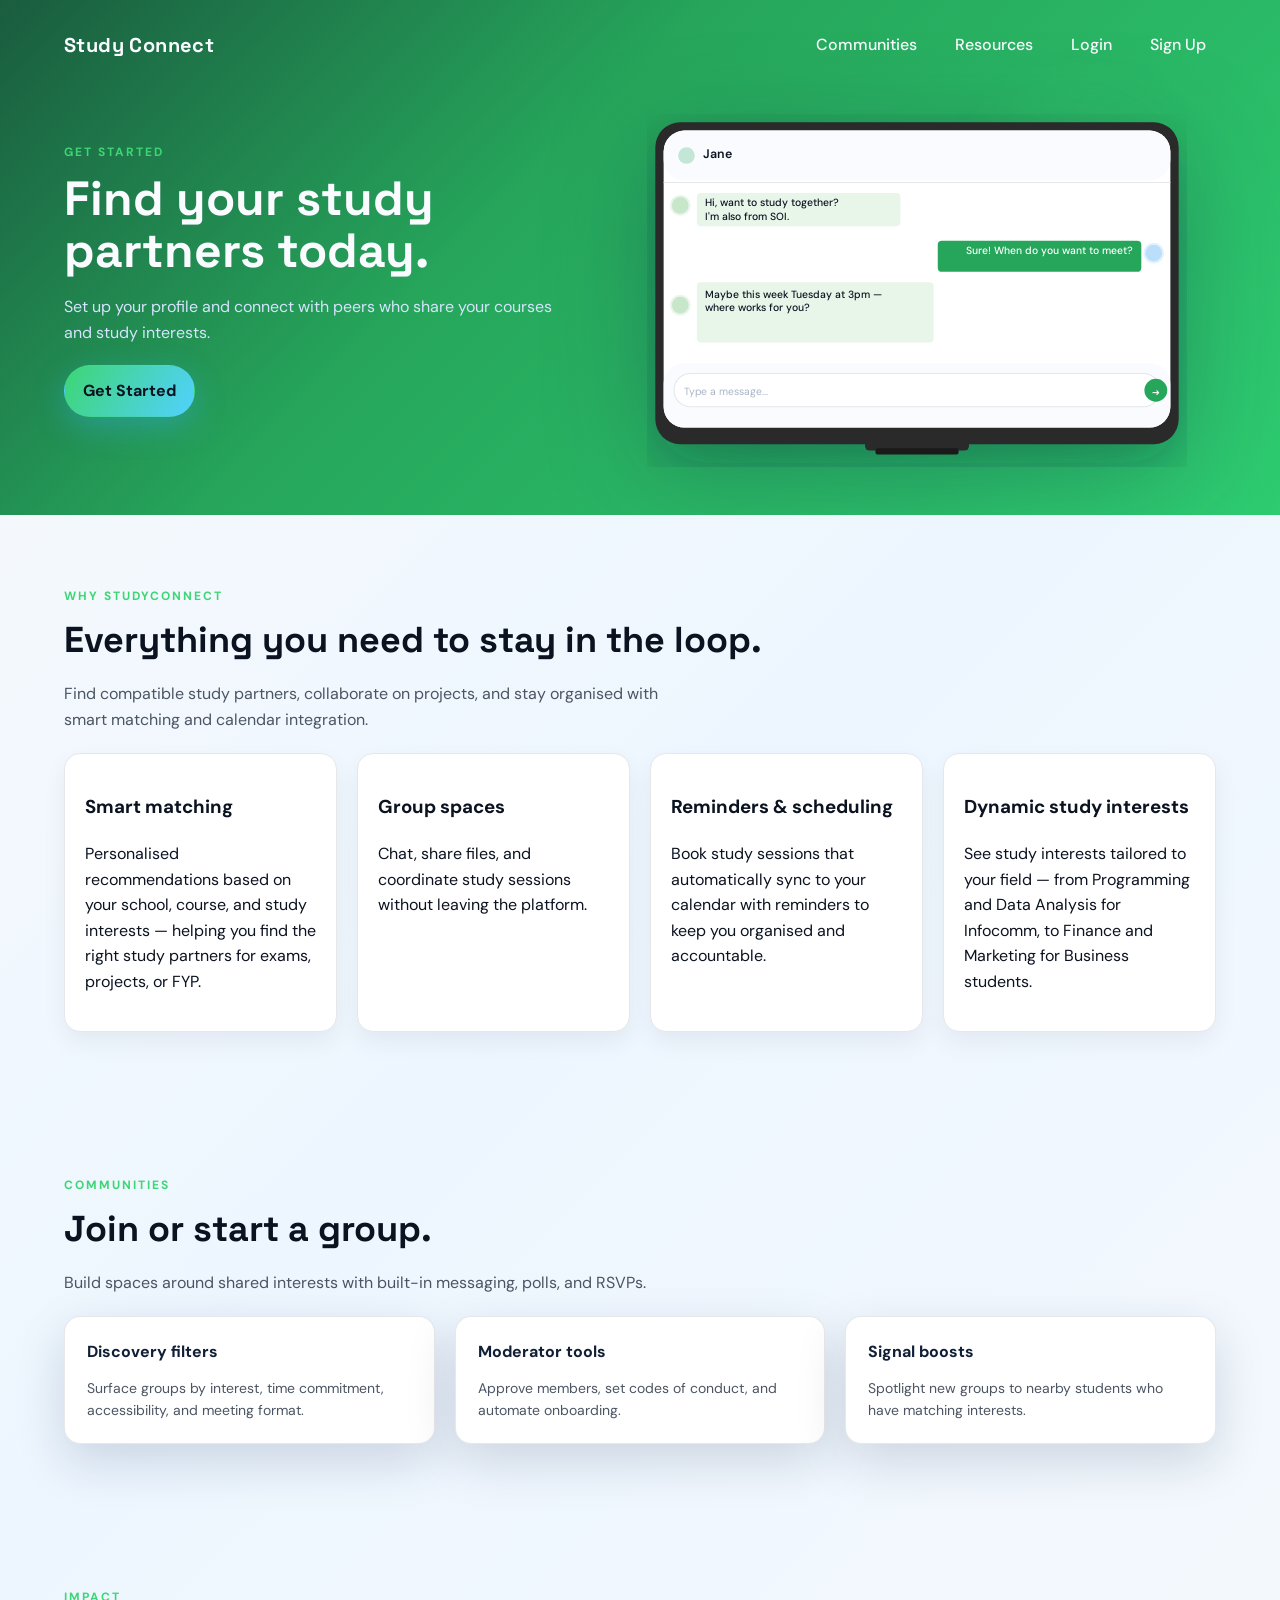
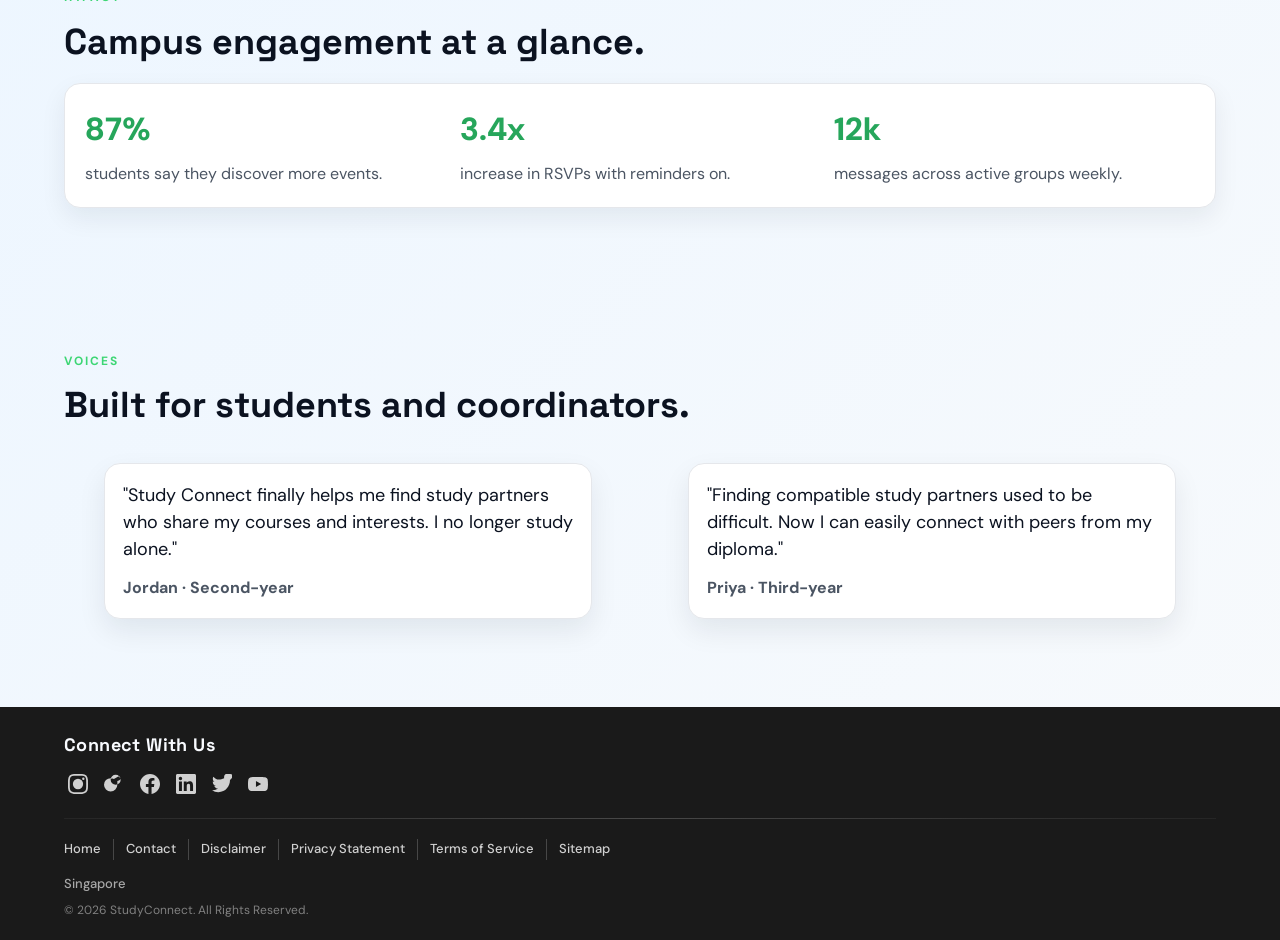
==== commit 56ade11d: "Add cache busting for app.js references" ====
--- a/index.html
+++ b/index.html
@@ -268,6 +268,6 @@
   </footer>
 
   <div id="toast" role="status" aria-live="polite" aria-atomic="true"></div>
-  <script src="js/app.js" defer></script>
+  <script src="js/app.js?v=3" defer></script>
 </body>
 </html>
--- a/css/styles.css
+++ b/css/styles.css
@@ -502,7 +502,7 @@
 }
 
 .footer-top {
-  padding: 48px 5vw 40px;
+  padding: 24px 5vw 20px;
   max-width: 100%;
 }
 
@@ -515,14 +515,14 @@
   font-family: "Space Grotesk", sans-serif;
   font-size: 18px;
   font-weight: 700;
-  margin: 0 0 20px 0;
+  margin: 0 0 10px 0;
   color: #f9fbff;
   letter-spacing: 0.4px;
 }
 
 .social-icons {
   display: flex;
-  gap: 16px;
+  gap: 8px;
   align-items: center;
 }
 
@@ -530,8 +530,8 @@
   display: inline-flex;
   align-items: center;
   justify-content: center;
-  width: 36px;
-  height: 36px;
+  width: 28px;
+  height: 28px;
   color: #d0d0d0;
   transition: color 200ms ease, transform 200ms ease;
   border-radius: 4px;
@@ -549,13 +549,13 @@
 }
 
 .footer-bottom {
-  padding: 40px 5vw;
+  padding: 20px 5vw;
   max-width: 100%;
 }
 
 .footer-links {
   max-width: 1200px;
-  margin: 0 auto 28px;
+  margin: 0 auto 14px;
   display: flex;
   flex-wrap: wrap;
   gap: 0;
@@ -590,7 +590,7 @@
 }
 
 .footer-location {
-  margin: 0 0 12px 0;
+  margin: 0 0 6px 0;
   font-size: 13px;
   color: #a8a8a8;
   font-weight: 500;
@@ -721,12 +721,12 @@
   }
 
   .footer-top {
-    padding: 36px 5vw 28px;
+    padding: 18px 5vw 14px;
   }
 
   .footer-heading h3 {
     font-size: 16px;
-    margin-bottom: 16px;
+    margin-bottom: 8px;
   }
 
   .social-icons {
@@ -739,11 +739,11 @@
   }
 
   .footer-bottom {
-    padding: 28px 5vw;
+    padding: 14px 5vw;
   }
 
   .footer-links {
-    margin-bottom: 20px;
+    margin-bottom: 10px;
     gap: 8px;
   }
 
@@ -753,7 +753,7 @@
   }
 
   .footer-location {
-    margin-bottom: 8px;
+    margin-bottom: 4px;
     font-size: 12px;
   }
 
@@ -774,8 +774,8 @@
   min-height: calc(100vh - 80px);
   display: flex;
   justify-content: center;
-  align-items: flex-start;
-  padding: 8px 24px 64px;
+  align-items: center;
+  padding: 60px 24px 64px;
 }
 
 .profile-highlights {
@@ -1891,6 +1891,10 @@
     padding: 36px 24px;
   }
 
+  .auth-shell {
+    padding: 40px 24px 48px;
+  }
+
   .auth-card.wide {
     max-width: 100%;
   }
@@ -2237,3 +2241,85 @@
   }
 }
 
+/* ==================== PAGINATION CONTROLS ==================== */
+.pagination-controls {
+  display: flex;
+  justify-content: center;
+  align-items: center;
+  gap: 12px;
+  margin-top: 32px;
+  padding: 20px 0;
+}
+
+.pagination-btn {
+  padding: 10px 20px;
+  background: #ffffff;
+  border: 2px solid #e5e7eb;
+  border-radius: 8px;
+  color: #374151;
+  font-size: 14px;
+  font-weight: 600;
+  cursor: pointer;
+  transition: all 200ms ease;
+}
+
+.pagination-btn:hover:not(:disabled) {
+  background: #f9fafb;
+  border-color: #26a65b;
+  color: #26a65b;
+}
+
+.pagination-btn:disabled {
+  opacity: 0.4;
+  cursor: not-allowed;
+}
+
+.pagination-pages {
+  display: flex;
+  gap: 8px;
+}
+
+.pagination-page {
+  min-width: 40px;
+  height: 40px;
+  padding: 8px 12px;
+  background: #ffffff;
+  border: 2px solid #e5e7eb;
+  border-radius: 8px;
+  color: #374151;
+  font-size: 14px;
+  font-weight: 600;
+  cursor: pointer;
+  transition: all 200ms ease;
+}
+
+.pagination-page:hover {
+  background: #f9fafb;
+  border-color: #26a65b;
+  color: #26a65b;
+}
+
+.pagination-page.active {
+  background: #26a65b;
+  border-color: #26a65b;
+  color: #ffffff;
+}
+
+@media (max-width: 768px) {
+  .pagination-controls {
+    gap: 8px;
+    margin-top: 24px;
+  }
+
+  .pagination-btn {
+    padding: 8px 16px;
+    font-size: 13px;
+  }
+
+  .pagination-page {
+    min-width: 36px;
+    height: 36px;
+    padding: 6px 10px;
+    font-size: 13px;
+  }
+}
